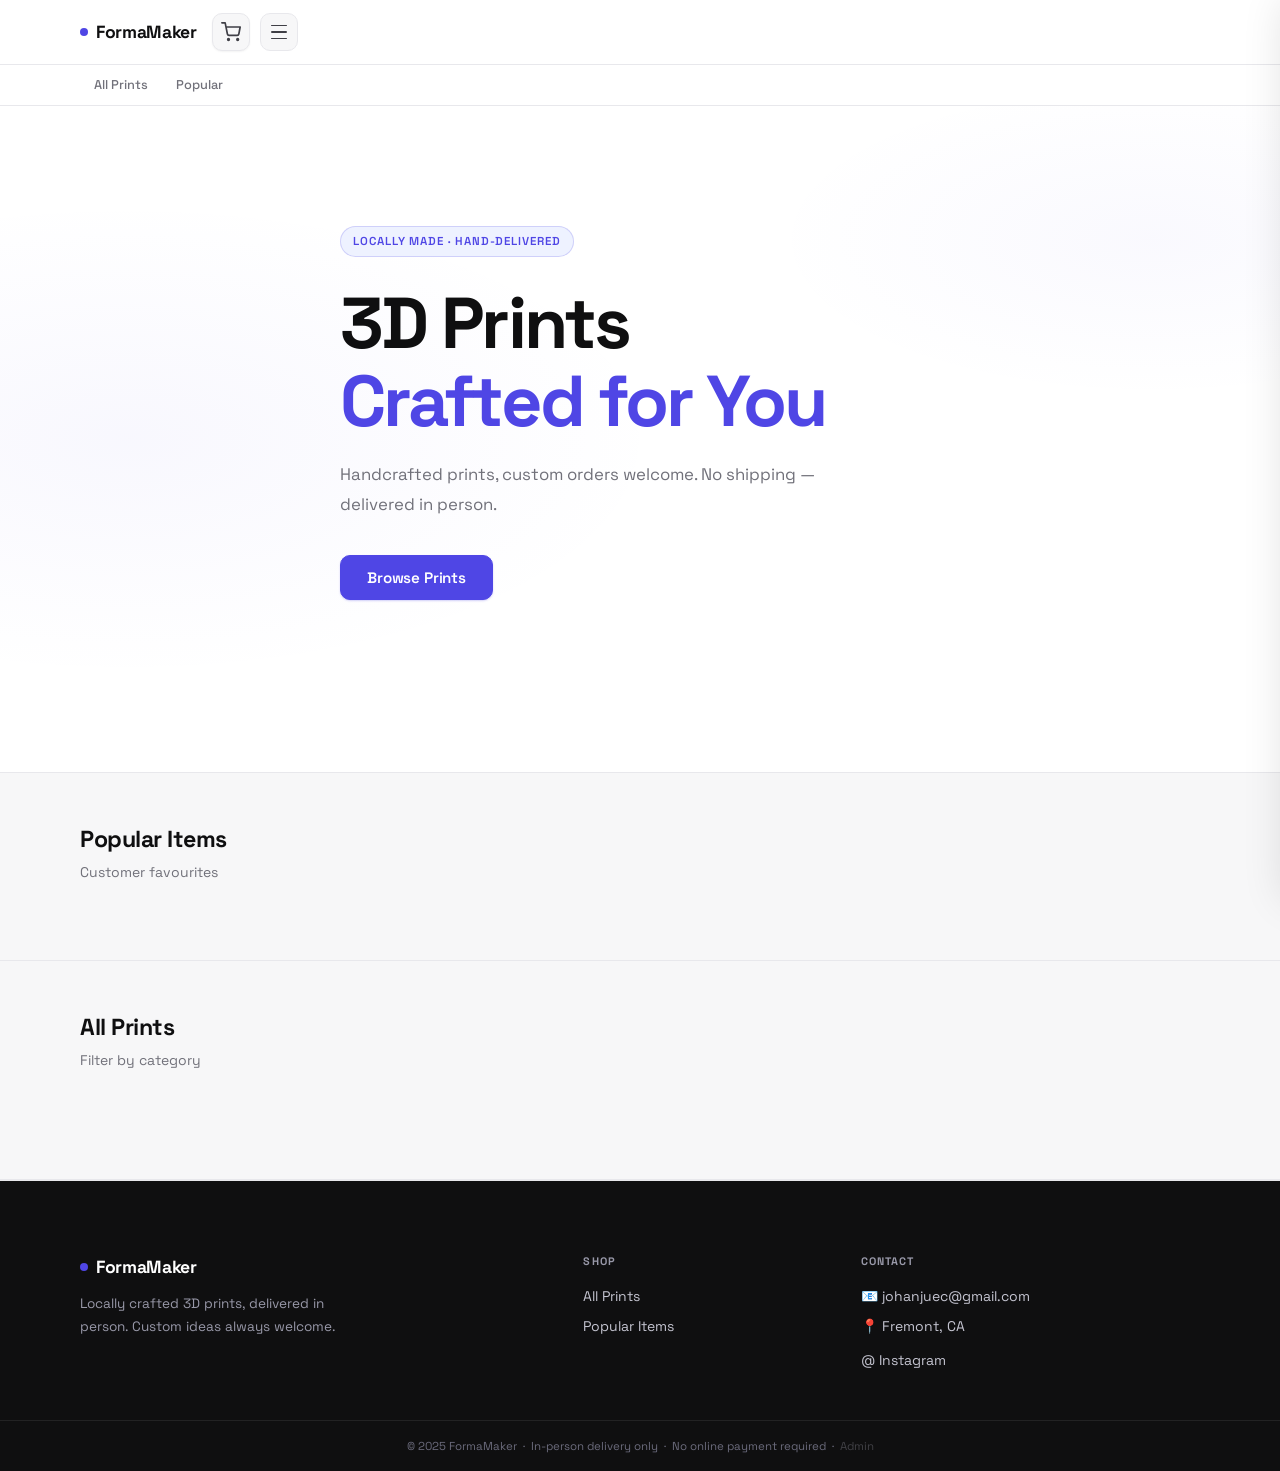
==== index.html @ 9fc036a1 "Remove search functionality from storefront - Removed search input from header - Removed search stat" ====
<!DOCTYPE html>
<html lang="en">
<head>
  <meta charset="UTF-8">
  <meta name="viewport" content="width=device-width, initial-scale=1.0">
  <title>FormaMaker — Custom 3D Prints</title>
  <meta name="description" content="Locally made 3D prints — collectibles, keychains, home items and more. Custom orders welcome. In-person delivery.">

  <meta property="og:title"       content="FormaMaker — Custom 3D Prints">
  <meta property="og:description" content="Handcrafted 3D prints, delivered in person. Custom ideas always welcome.">
  <meta property="og:type"        content="website">

  <link rel="icon" type="image/png" href="assets/icon/FormaMaker-icon.png">

  <link rel="preconnect" href="https://fonts.googleapis.com">
  <link rel="preconnect" href="https://fonts.gstatic.com" crossorigin>
  <link href="https://fonts.googleapis.com/css2?family=Space+Grotesk:wght@400;500;600;700&display=swap" rel="stylesheet">

  <link rel="stylesheet" href="style.css">
</head>
<body>

<!-- ═══ HEADER ══════════════════════════════════════════════════════════════ -->
<header class="site-header">
  <div class="header-inner container">

    <a href="#" class="logo" aria-label="FormaMaker home">
      <span class="logo-mark" aria-hidden="true"></span>
      <span class="logo-text">FormaMaker</span>
    </a>

    <div class="header-right">
      <button id="cart-btn" class="cart-btn" aria-label="Open cart (0 items)">
        <svg width="20" height="20" viewBox="0 0 24 24" fill="none" stroke="currentColor" stroke-width="2" stroke-linecap="round" stroke-linejoin="round" aria-hidden="true"><circle cx="9" cy="21" r="1"/><circle cx="20" cy="21" r="1"/><path d="M1 1h4l2.68 13.39a2 2 0 0 0 2 1.61h9.72a2 2 0 0 0 2-1.61L23 6H6"/></svg>
        <span id="cart-count" class="cart-count" aria-live="polite"></span>
      </button>
      <button id="hamburger-btn" class="hamburger-btn mobile-only" aria-label="Open menu" aria-expanded="false" aria-controls="mobile-menu">
        <span></span><span></span><span></span>
      </button>
    </div>

  </div>

  <nav id="mobile-menu" class="mobile-menu" aria-label="Site navigation">
    <a href="#products-section">Shop All Prints</a>
    <a href="#footer">Contact</a>
  </nav>
</header>

<!-- Category sub-nav -->
<nav class="cat-nav" aria-label="Category navigation">
  <div class="cat-nav-inner container">
    <a href="#products-section">All Prints</a>
    <a href="#featured-section">Popular</a>
  </div>
</nav>


<!-- ═══ HERO ════════════════════════════════════════════════════════════════ -->
<section class="hero" aria-label="Welcome">
  <div class="hero-inner container">
    <div class="hero-tag">Locally made · Hand-delivered</div>
    <h1 class="hero-title">3D Prints<br><span class="hero-accent">Crafted for You</span></h1>
    <p class="hero-sub">Handcrafted prints, custom orders welcome. No shipping — delivered in person.</p>
    <div class="hero-actions">
      <button id="hero-shop-btn" class="btn btn-primary btn-lg">Browse Prints</button>
    </div>
  </div>
</section>


<!-- ═══ FEATURED ════════════════════════════════════════════════════════════ -->
<section id="featured-section" class="section-products" aria-label="Popular items">
  <div class="container">
    <div class="section-head">
      <h2 class="section-title">Popular Items</h2>
      <p class="section-sub">Customer favourites</p>
    </div>
    <div id="featured-grid" class="product-grid"></div>
  </div>
</section>


<!-- ═══ ALL PRODUCTS ════════════════════════════════════════════════════════ -->
<section id="products-section" class="section-products" aria-label="All prints">
  <div class="container">
    <div class="section-head">
      <h2 class="section-title">All Prints</h2>
      <p class="section-sub">Filter by category</p>
    </div>

    <!-- ═══ CATEGORIES ══════════════════════════════════════════════════════ -->
    <div class="section-categories" aria-label="Browse by category">
      <div id="category-list" class="category-list" role="group" aria-label="Category filters"></div>
    </div>

    <div id="product-grid" class="product-grid"></div>
  </div>
</section>



<!-- ═══ FOOTER ══════════════════════════════════════════════════════════════ -->
<footer id="footer" class="site-footer" aria-label="Site footer">
  <div class="footer-inner container">

    <div class="footer-brand">
      <div class="logo">
        <span class="logo-mark" aria-hidden="true"></span>
        <span class="logo-text">FormaMaker</span>
      </div>
      <p>Locally crafted 3D prints, delivered in person. Custom ideas always welcome.</p>
    </div>

    <nav class="footer-links" aria-label="Shop links">
      <h4>Shop</h4>
      <a href="#products-section">All Prints</a>
      <a href="#featured-section">Popular Items</a>
    </nav>

    <div class="footer-contact">
      <h4>Contact</h4>
      <!-- Replace with your actual details -->
      <p>📧 johanjuec@gmail.com</p>
      <p>📍 Fremont, CA</p>
      <a href="#" class="footer-social">@ Instagram</a>
    </div>

  </div>
  <div class="footer-bottom">
    <p>© 2025 FormaMaker &nbsp;·&nbsp; In-person delivery only &nbsp;·&nbsp; No online payment required &nbsp;·&nbsp; <a href="admin.html" style="color:var(--text-muted);opacity:.5;">Admin</a></p>
  </div>
</footer>


<!-- ═══ CART DRAWER ══════════════════════════════════════════════════════════ -->
<div id="cart-overlay" class="cart-overlay" aria-hidden="true"></div>

<aside id="cart-drawer" class="cart-drawer" aria-label="Cart and order form" aria-modal="true" role="dialog">

  <div class="cart-header">
    <h2>Your Order</h2>
    <button id="cart-close-btn" class="cart-close-btn" aria-label="Close cart">
      <svg width="16" height="16" viewBox="0 0 24 24" fill="none" stroke="currentColor" stroke-width="2.5" stroke-linecap="round"><line x1="18" y1="6" x2="6" y2="18"/><line x1="6" y1="6" x2="18" y2="18"/></svg>
    </button>
  </div>

  <div class="cart-body">

    <div id="cart-empty" class="cart-empty" style="display:flex;">
      <div class="cart-empty-icon" aria-hidden="true">○</div>
      <p>Your cart is empty.</p>
      <p>Add some prints to get started.</p>
    </div>

    <div id="cart-items" class="cart-items" aria-live="polite"></div>

    <div class="cart-subtotal-row" aria-live="polite">
      <span>Subtotal</span>
      <span id="cart-subtotal" class="cart-subtotal-amount">$0.00</span>
    </div>

    <div id="cart-form-section" class="cart-form-section" style="display:none;">

      <div class="cart-notice" role="note">
        <strong>Order request only.</strong> The owner will review and contact you to confirm. No payment needed now.
      </div>

      <form id="order-form" class="order-form" novalidate aria-label="Order request form">

        <div class="form-group">
          <label for="field-name">Your Name <span class="required" aria-hidden="true">*</span></label>
          <input type="text" id="field-name" name="customerName" placeholder="e.g. Jane Smith" autocomplete="name" required>
        </div>

        <div class="form-group">
          <label for="field-product">Product Details <span class="required" aria-hidden="true">*</span></label>
          <textarea id="field-product" name="productDetails" rows="4" placeholder="Colour, size, custom text, variations — any specifics about what you'd like…" required></textarea>
        </div>

        <div class="form-group">
          <label for="field-delivery">Delivery Details <span class="required" aria-hidden="true">*</span></label>
          <textarea id="field-delivery" name="deliveryDetails" rows="3" placeholder="Where and when would you like to meet? Your area, preferred times…" required></textarea>
        </div>

        <button type="submit" id="submit-order-btn" class="btn btn-primary btn-full btn-lg">
          Send Order Request
        </button>

        <p class="form-disclaimer">We'll contact you to confirm and arrange in-person delivery. No payment needed now.</p>

      </form>

      <div id="order-success" class="order-success" style="display:none;" role="alert">
        <div class="success-icon" aria-hidden="true">✓</div>
        <h3>Request Sent!</h3>
        <p>Your order request has been received. We'll be in touch to confirm and arrange delivery.</p>
        <p><strong>No payment needed right now.</strong></p>
        <button id="new-order-btn" class="btn btn-ghost btn-full">Browse More Prints</button>
      </div>

    </div>
  </div>
</aside>


<!-- ═══ TOAST ════════════════════════════════════════════════════════════════ -->
<div id="toast" class="toast" role="status" aria-live="polite"></div>


<!-- ═══ LIGHTBOX ═════════════════════════════════════════════════════════════ -->
<div id="lightbox-overlay" class="lightbox-overlay" aria-hidden="true" role="dialog" aria-modal="true" aria-label="Product image">
  <button id="lightbox-close" class="lightbox-close" aria-label="Close">
    <svg width="18" height="18" viewBox="0 0 24 24" fill="none" stroke="currentColor" stroke-width="2.5" stroke-linecap="round"><line x1="18" y1="6" x2="6" y2="18"/><line x1="6" y1="6" x2="18" y2="18"/></svg>
  </button>
  <div class="lightbox-inner" id="lightbox-inner">
    <div class="lightbox-img-wrap">
      <button class="lightbox-nav lightbox-prev" id="lightbox-prev" aria-label="Previous image">&#8249;</button>
      <img id="lightbox-img" src="" alt="" class="lightbox-img">
      <button class="lightbox-nav lightbox-next" id="lightbox-next" aria-label="Next image">&#8250;</button>
      <div class="lightbox-dots" id="lightbox-dots"></div>
    </div>
    <div class="lightbox-info">
      <p class="lightbox-cat" id="lightbox-cat"></p>
      <h2 class="lightbox-name" id="lightbox-name"></h2>
      <div class="lightbox-rating" id="lightbox-rating" aria-hidden="true"></div>
      <p class="lightbox-desc" id="lightbox-desc"></p>
      <div class="lightbox-footer">
        <div class="lightbox-price-group">
          <span class="lightbox-price" id="lightbox-price"></span>
          <span class="lightbox-old-price" id="lightbox-old-price"></span>
        </div>
        <button class="btn btn-primary" id="lightbox-add-btn">Add to Cart</button>
      </div>
    </div>
  </div>
</div>


<script type="module" src="app.js"></script>
</body>
</html>
---- style.css ----
/* ─────────────────────────────────────────────────────────────────────────────
   style.css — FormaMaker · Light / New-Gen aesthetic
   Clean whites, soft shadows, indigo accent. Space Grotesk font.
───────────────────────────────────────────────────────────────────────────── */


/* ═══ 1. VARIABLES & RESET ══════════════════════════════════════════════════ */

:root {
  /* Backgrounds */
  --bg:              #FFFFFF;
  --bg-alt:          #F7F7F8;
  --bg-subtle:       #F1F1F3;

  /* Surfaces / borders */
  --surface:         #FFFFFF;
  --surface-2:       #F7F7F8;
  --border:          #E8E8EC;
  --border-mid:      #D4D4DC;

  /* Accent — indigo */
  --accent:          #4F46E5;
  --accent-hover:    #4338CA;
  --accent-light:    #EEF2FF;
  --accent-glow:     0 0 0 3px rgba(79, 70, 229, 0.15);

  /* Text */
  --text:            #0F0F10;
  --text-mid:        #3F3F46;
  --text-muted:      #71717A;

  /* Semantic */
  --error:           #DC2626;
  --error-bg:        #FEF2F2;
  --success-bg:      #F0FDF4;
  --success-border:  #BBF7D0;
  --star:            #F59E0B;

  /* Layout */
  --container-width: 1200px;
  --container-pad:   clamp(16px, 4vw, 40px);

  /* Radii */
  --radius-sm:  6px;
  --radius-md:  10px;
  --radius-lg:  16px;
  --radius-xl:  24px;

  /* Shadows */
  --shadow-xs:    0 1px 2px rgba(0,0,0,.05);
  --shadow-sm:    0 1px 3px rgba(0,0,0,.07), 0 2px 8px rgba(0,0,0,.05);
  --shadow-md:    0 4px 16px rgba(0,0,0,.08), 0 1px 4px rgba(0,0,0,.04);
  --shadow-lg:    0 8px 32px rgba(0,0,0,.1),  0 2px 8px rgba(0,0,0,.06);
  --shadow-drawer:  4px 0 40px rgba(0,0,0,.12);

  /* Motion */
  --transition: .15s ease;
}

*, *::before, *::after { box-sizing: border-box; margin: 0; padding: 0; }
html { scroll-behavior: smooth; }

body {
  font-family: "Space Grotesk", system-ui, -apple-system, sans-serif;
  background: var(--bg);
  color: var(--text);
  line-height: 1.6;
  -webkit-font-smoothing: antialiased;
}

img { display: block; max-width: 100%; }
a { color: inherit; text-decoration: none; }
a:hover { text-decoration: underline; }
ul { list-style: none; }
button { font-family: inherit; cursor: pointer; border: none; background: none; }
input, textarea, select { font-family: inherit; font-size: 1rem; }
.no-scroll { overflow: hidden; }


/* ═══ 2. UTILITIES ══════════════════════════════════════════════════════════ */

.container {
  width: 100%;
  max-width: var(--container-width);
  margin-inline: auto;
  padding-inline: var(--container-pad);
}

.sr-only {
  position: absolute; width: 1px; height: 1px;
  padding: 0; margin: -1px; overflow: hidden;
  clip: rect(0,0,0,0); white-space: nowrap; border: 0;
}

.section-title {
  font-size: clamp(1.2rem, 2vw, 1.45rem);
  font-weight: 700;
  letter-spacing: -.02em;
  color: var(--text);
}

.section-sub {
  color: var(--text-muted);
  font-size: .875rem;
  margin-top: 3px;
}

.section-head { margin-bottom: 28px; }

.desktop-only { display: inline-flex; }
.mobile-only  { display: none; }

@media (max-width: 680px) {
  .desktop-only { display: none; }
  .mobile-only  { display: flex; }
}


/* ═══ 3. BUTTONS ════════════════════════════════════════════════════════════ */

.btn {
  display: inline-flex;
  align-items: center;
  justify-content: center;
  gap: 6px;
  padding: 9px 20px;
  border-radius: var(--radius-md);
  font-size: .875rem;
  font-weight: 600;
  letter-spacing: -.01em;
  transition: background var(--transition), border-color var(--transition),
              box-shadow var(--transition), transform var(--transition),
              color var(--transition);
  cursor: pointer;
  border: 1.5px solid transparent;
  white-space: nowrap;
}

.btn:active { transform: translateY(1px); }

.btn-primary {
  background: var(--accent);
  color: #fff;
  border-color: var(--accent);
  box-shadow: 0 1px 2px rgba(79,70,229,.25), 0 0 0 0 rgba(79,70,229,0);
}
.btn-primary:hover {
  background: var(--accent-hover);
  border-color: var(--accent-hover);
  box-shadow: 0 4px 12px rgba(79,70,229,.3);
}
.btn-primary:disabled { opacity: .5; cursor: not-allowed; transform: none; box-shadow: none; }

.btn-ghost {
  background: var(--bg);
  color: var(--text-mid);
  border-color: var(--border-mid);
  box-shadow: var(--shadow-xs);
}
.btn-ghost:hover {
  background: var(--bg-alt);
  border-color: var(--border-mid);
  color: var(--text);
  text-decoration: none;
}

.btn-sm  { padding: 6px 14px; font-size: .8rem; }
.btn-lg  { padding: 12px 26px; font-size: .95rem; }
.btn-full { width: 100%; }


/* ═══ 4. HEADER ═════════════════════════════════════════════════════════════ */

.site-header {
  position: sticky;
  top: 0;
  z-index: 200;
  background: rgba(255,255,255,0.88);
  backdrop-filter: blur(16px);
  -webkit-backdrop-filter: blur(16px);
  border-bottom: 1px solid var(--border);
}

.header-inner {
  display: grid;
  grid-template-columns: auto 1fr auto;
  align-items: center;
  gap: 16px;
  padding-block: 13px;
}

/* Logo */
.logo {
  display: flex;
  align-items: center;
  gap: 8px;
  text-decoration: none;
  flex-shrink: 0;
}
.logo-mark {
  display: block;
  width: 8px;
  height: 8px;
  border-radius: 50%;
  background: var(--accent);
  flex-shrink: 0;
}
.logo-text {
  font-size: 1.1rem;
  font-weight: 700;
  color: var(--text);
  letter-spacing: -.02em;
}
.logo:hover { text-decoration: none; }

/* Search */
.search-wrap {
  position: relative;
  max-width: 480px;
  width: 100%;
  justify-self: center;
}
.search-input {
  width: 100%;
  padding: 8px 16px;
  background: var(--bg-alt);
  border: 1.5px solid var(--border);
  border-radius: var(--radius-md);
  color: var(--text);
  font-size: .875rem;
  outline: none;
  transition: border-color var(--transition), box-shadow var(--transition),
              background var(--transition);
}
.search-input::placeholder { color: var(--text-muted); }
.search-input:focus {
  background: var(--bg);
  border-color: var(--accent);
  box-shadow: var(--accent-glow);
}

/* Header right */
.header-right { display: flex; align-items: center; gap: 10px; flex-shrink: 0; }

.nav-link {
  font-size: .85rem;
  font-weight: 600;
  color: var(--text-muted);
  padding: 5px 10px;
  border-radius: var(--radius-sm);
  transition: color var(--transition), background var(--transition);
}
.nav-link:hover { color: var(--text); background: var(--bg-alt); text-decoration: none; }

/* Cart button */
.cart-btn {
  position: relative;
  display: flex;
  align-items: center;
  justify-content: center;
  width: 38px;
  height: 38px;
  border-radius: var(--radius-md);
  background: var(--bg-alt);
  border: 1.5px solid var(--border);
  color: var(--text-mid);
  box-shadow: var(--shadow-xs);
  transition: background var(--transition), border-color var(--transition),
              color var(--transition), box-shadow var(--transition);
}
.cart-btn:hover {
  background: var(--accent-light);
  border-color: var(--accent);
  color: var(--accent);
  box-shadow: var(--accent-glow);
}

.cart-count {
  position: absolute;
  top: -6px; right: -6px;
  min-width: 17px; height: 17px;
  padding: 0 4px;
  background: var(--accent);
  color: #fff;
  font-size: .65rem;
  font-weight: 700;
  border-radius: 999px;
  display: none;
  align-items: center;
  justify-content: center;
  line-height: 1;
  box-shadow: 0 0 0 2px var(--bg);
}
.cart-count.visible { display: flex; }

/* Hamburger */
.hamburger-btn {
  width: 38px; height: 38px;
  display: flex; flex-direction: column;
  align-items: center; justify-content: center;
  gap: 5px;
  border-radius: var(--radius-md);
  background: var(--bg-alt);
  border: 1.5px solid var(--border);
}
.hamburger-btn span {
  display: block; width: 16px; height: 1.5px;
  background: var(--text-mid); border-radius: 2px;
}

/* Mobile menu */
.mobile-menu {
  display: none; flex-direction: column;
  background: var(--bg);
  border-top: 1px solid var(--border);
  padding: 6px 0 10px;
}
.mobile-menu.open { display: flex; }
.mobile-menu a {
  padding: 10px var(--container-pad);
  font-size: .9rem; font-weight: 500;
  color: var(--text-mid);
  transition: color var(--transition), background var(--transition);
}
.mobile-menu a:hover { color: var(--accent); background: var(--accent-light); text-decoration: none; }

@media (max-width: 680px) {
  .header-inner { gap: 10px; padding-block: 11px; }
}

/* Category sub-nav */
.cat-nav {
  background: var(--bg);
  border-bottom: 1px solid var(--border);
  overflow-x: auto; scrollbar-width: none;
}
.cat-nav::-webkit-scrollbar { display: none; }
.cat-nav-inner {
  display: flex; align-items: center;
  padding-block: 4px;
}
.cat-nav a {
  font-size: .8rem; font-weight: 500;
  color: var(--text-muted);
  padding: 6px 14px;
  white-space: nowrap;
  border-radius: var(--radius-sm);
  transition: color var(--transition), background var(--transition);
}
.cat-nav a:hover { color: var(--text); background: var(--bg-alt); text-decoration: none; }


/* ═══ 5. HERO ════════════════════════════════════════════════════════════════ */

.hero {
  padding-block: clamp(64px, 10vw, 120px);
  border-bottom: 1px solid var(--border);
  background:
    radial-gradient(ellipse 70% 60% at 10% 50%, rgba(79,70,229,.04) 0%, transparent 60%),
    radial-gradient(ellipse 50% 40% at 90% 20%, rgba(79,70,229,.03) 0%, transparent 60%),
    var(--bg);
}

.hero-inner { max-width: 680px; }

.hero-tag {
  display: inline-flex;
  align-items: center;
  gap: 6px;
  font-size: .72rem;
  font-weight: 600;
  letter-spacing: .08em;
  text-transform: uppercase;
  color: var(--accent);
  background: var(--accent-light);
  border: 1px solid rgba(79,70,229,.2);
  padding: 5px 12px;
  border-radius: 999px;
  margin-bottom: 28px;
}

.hero-title {
  font-size: clamp(2.6rem, 7vw, 4.5rem);
  font-weight: 700;
  line-height: 1.08;
  letter-spacing: -.04em;
  color: var(--text);
  margin-bottom: 20px;
}

.hero-accent { color: var(--accent); }

.hero-sub {
  font-size: clamp(.95rem, 1.5vw, 1.05rem);
  color: var(--text-muted);
  max-width: 500px;
  margin-bottom: 36px;
  line-height: 1.75;
  font-weight: 400;
}

.hero-actions { display: flex; flex-wrap: wrap; gap: 10px; margin-bottom: 52px; }

.hero-stats {
  display: flex; align-items: center;
  gap: 24px; flex-wrap: wrap;
  padding-top: 24px;
  border-top: 1px solid var(--border);
}

.stat { display: flex; flex-direction: column; gap: 2px; }
.stat-num   { font-size: .9rem; font-weight: 700; color: var(--text); letter-spacing: -.01em; }
.stat-label { font-size: .7rem; color: var(--text-muted); text-transform: uppercase; letter-spacing: .05em; }

.stat-divider { width: 1px; height: 28px; background: var(--border); }


/* ═══ 6. CATEGORIES ══════════════════════════════════════════════════════════ */

.section-categories {
  margin-bottom: 32px;
}

.category-list { display: flex; flex-wrap: wrap; gap: 6px; }

.category-chip {
  padding: 6px 14px;
  border-radius: 999px;
  border: 1.5px solid var(--border);
  background: var(--bg);
  font-size: .8rem;
  font-weight: 600;
  color: var(--text-muted);
  cursor: pointer;
  letter-spacing: .01em;
  box-shadow: var(--shadow-xs);
  transition: background var(--transition), border-color var(--transition),
              color var(--transition), box-shadow var(--transition);
  white-space: nowrap;
}
.category-chip:hover {
  border-color: var(--accent);
  color: var(--accent);
  background: var(--accent-light);
  box-shadow: none;
}
.category-chip.active {
  background: var(--accent);
  border-color: var(--accent);
  color: #fff;
  box-shadow: 0 2px 8px rgba(79,70,229,.3);
}

@media (max-width: 480px) {
  .category-list {
    flex-wrap: nowrap; overflow-x: auto;
    padding-bottom: 8px; scrollbar-width: none;
  }
  .category-list::-webkit-scrollbar { display: none; }
}


/* ═══ 7. PRODUCT GRID & CARDS ════════════════════════════════════════════════ */

.section-products {
  padding-block: 48px;
  background: var(--bg-alt);
  border-bottom: 1px solid var(--border);
}

.product-grid {
  display: grid;
  grid-template-columns: repeat(auto-fill, minmax(210px, 1fr));
  gap: 16px;
}

/* Card */
.product-card {
  background: var(--bg);
  display: flex;
  flex-direction: column;
  border-radius: var(--radius-lg);
  border: 1.5px solid var(--border);
  box-shadow: var(--shadow-sm);
  overflow: hidden;
  transition: box-shadow var(--transition), border-color var(--transition),
              transform var(--transition);
}
.product-card:hover {
  box-shadow: var(--shadow-md);
  border-color: var(--border-mid);
  transform: translateY(-2px);
}

/* Image */
.product-img-wrap {
  position: relative;
  width: 100%;
  aspect-ratio: 1;
  background: var(--bg-subtle);
  overflow: hidden;
}

.product-img-count {
  position: absolute; top: 8px; right: 8px;
  background: rgba(0,0,0,.55); color: #fff;
  font-size: .65rem; font-weight: 700;
  padding: 2px 7px; border-radius: 999px;
  z-index: 1; pointer-events: none;
  backdrop-filter: blur(4px);
}
.product-img-count::before { content: "⊞ "; font-size: .6rem; }
.product-img {
  width: 100%; height: 100%;
  object-fit: cover;
  transition: transform .4s ease;
}
.product-card:hover .product-img { transform: scale(1.05); }

/* Body */
.product-body {
  padding: 14px 16px 18px;
  display: flex; flex-direction: column; flex: 1;
}

.product-name {
  font-size: .875rem;
  font-weight: 600;
  line-height: 1.35;
  color: var(--text);
  margin-bottom: 4px;
  display: -webkit-box;
  -webkit-line-clamp: 2;
  -webkit-box-orient: vertical;
  overflow: hidden;
}

.product-cat {
  font-size: .7rem;
  color: var(--text-muted);
  letter-spacing: .05em;
  text-transform: uppercase;
  font-weight: 500;
  margin-bottom: 10px;
}

/* Rating */
.product-rating { display: flex; align-items: center; gap: 4px; margin-bottom: 14px; }
.stars { display: flex; gap: 1px; }
.star { font-size: .78rem; color: var(--border-mid); }
.star.filled { color: var(--star); }
.review-count { font-size: .7rem; color: var(--text-muted); }

/* Price + CTA */
.product-footer {
  display: flex; align-items: center;
  justify-content: space-between; gap: 8px;
  flex-wrap: wrap; margin-top: auto;
}
.price-group { display: flex; align-items: baseline; gap: 5px; }
.price { font-size: .95rem; font-weight: 700; color: var(--text); }
.old-price { font-size: .75rem; color: var(--text-muted); text-decoration: line-through; }

/* No results */
.no-results {
  grid-column: 1 / -1; text-align: center;
  padding: 60px 24px; color: var(--text-muted);
}
.no-results-icon { font-size: 1.8rem; margin-bottom: 12px; color: var(--border-mid); }
.no-results p { margin-bottom: 16px; }


/* ═══ 8. CUSTOM ORDER CTA ════════════════════════════════════════════════════ */

.section-cta {
  padding-block: clamp(56px, 8vw, 96px);
  background: var(--bg);
  border-bottom: 1px solid var(--border);
}

.cta-inner {
  display: grid;
  grid-template-columns: 1fr 1fr;
  gap: clamp(32px, 5vw, 80px);
  align-items: center;
}

.cta-tag {
  display: inline-block;
  font-size: .7rem; font-weight: 700;
  letter-spacing: .1em; text-transform: uppercase;
  color: var(--accent); margin-bottom: 14px;
}

.cta-text h2 {
  font-size: clamp(1.7rem, 3vw, 2.6rem);
  font-weight: 700; letter-spacing: -.03em;
  color: var(--text); margin-bottom: 14px;
  line-height: 1.15;
}

.cta-text p {
  color: var(--text-muted); font-size: .9rem;
  line-height: 1.75; margin-bottom: 24px; max-width: 440px;
}

.cta-list { list-style: none; margin-bottom: 32px; display: flex; flex-direction: column; gap: 10px; }
.cta-list li {
  display: flex; align-items: center; gap: 10px;
  font-size: .875rem; color: var(--text-mid);
}
.cta-icon { color: var(--accent); font-size: .55rem; flex-shrink: 0; }

.cta-box {
  background: var(--bg-alt);
  border: 1.5px solid var(--border);
  border-radius: var(--radius-xl);
  padding: 48px 36px;
  text-align: center;
  display: flex; flex-direction: column;
  align-items: center; gap: 18px;
  box-shadow: var(--shadow-sm);
}
.cta-box-icon { font-size: 2.2rem; color: var(--accent); }
.cta-box p { font-size: .85rem; color: var(--text-muted); line-height: 1.65; max-width: 220px; }

@media (max-width: 680px) {
  .cta-inner { grid-template-columns: 1fr; }
  .cta-visual { display: none; }
}


/* ═══ 9. FOOTER ══════════════════════════════════════════════════════════════ */

.site-footer {
  background: var(--text);
  border-top: 1px solid var(--border);
  padding-top: clamp(40px, 6vw, 72px);
}

.footer-inner {
  display: grid;
  grid-template-columns: 2fr 1fr 1.5fr;
  gap: clamp(24px, 4vw, 56px);
  padding-bottom: 48px;
}

.footer-brand .logo-text { color: #fff; }
.footer-brand .logo-mark { background: var(--accent); }
.footer-brand p {
  margin-top: 12px; font-size: .85rem;
  color: #9898A8; max-width: 260px; line-height: 1.65;
}

.footer-links, .footer-contact { display: flex; flex-direction: column; gap: 8px; }
.footer-links h4, .footer-contact h4 {
  font-size: .68rem; font-weight: 700;
  letter-spacing: .1em; text-transform: uppercase;
  color: #9898A8; margin-bottom: 6px;
}
.footer-links a { font-size: .875rem; color: #C4C4D0; transition: color var(--transition); }
.footer-links a:hover { color: #fff; text-decoration: none; }
.footer-contact p { font-size: .875rem; color: #C4C4D0; }
.footer-social {
  display: inline-block; margin-top: 4px;
  font-size: .875rem; color: #C4C4D0;
  transition: color var(--transition);
}
.footer-social:hover { color: #fff; text-decoration: none; }

.footer-bottom {
  border-top: 1px solid rgba(255,255,255,.08);
  padding: 16px var(--container-pad);
  text-align: center; font-size: .72rem; color: #6B6B7C;
}

@media (max-width: 800px) { .footer-inner { grid-template-columns: 1fr 1fr; } }
@media (max-width: 480px) { .footer-inner { grid-template-columns: 1fr; } }


/* ═══ 10. CART DRAWER & OVERLAY ══════════════════════════════════════════════ */

.cart-overlay {
  position: fixed; inset: 0;
  background: rgba(15,15,16,.4);
  z-index: 300; opacity: 0; pointer-events: none;
  transition: opacity .25s ease;
  backdrop-filter: blur(2px);
}
.cart-overlay.visible { opacity: 1; pointer-events: all; }

.cart-drawer {
  position: fixed; top: 0; right: 0;
  height: 100dvh;
  width: min(420px, 100vw);
  background: var(--bg);
  border-left: 1.5px solid var(--border);
  z-index: 400;
  box-shadow: var(--shadow-drawer);
  transform: translateX(100%);
  transition: transform .3s cubic-bezier(.4,0,.2,1);
  display: flex; flex-direction: column; overflow: hidden;
}
.cart-drawer.open { transform: translateX(0); }

.cart-header {
  display: flex; align-items: center; justify-content: space-between;
  padding: 18px 20px;
  border-bottom: 1.5px solid var(--border);
  flex-shrink: 0; background: var(--bg);
}
.cart-header h2 { font-size: .95rem; font-weight: 700; letter-spacing: -.01em; }

.cart-close-btn {
  width: 30px; height: 30px;
  border-radius: var(--radius-sm);
  background: var(--bg-alt);
  border: 1.5px solid var(--border);
  display: flex; align-items: center; justify-content: center;
  color: var(--text-muted);
  transition: background var(--transition), color var(--transition);
}
.cart-close-btn:hover { background: var(--bg-subtle); color: var(--text); }

.cart-body {
  flex: 1; overflow-y: auto;
  padding: 0 20px 20px;
  overscroll-behavior: contain;
}

/* Empty */
.cart-empty {
  flex-direction: column; align-items: center; justify-content: center;
  gap: 8px; padding: 56px 24px; text-align: center; color: var(--text-muted);
}
.cart-empty-icon { font-size: 2.2rem; margin-bottom: 8px; color: var(--border-mid); }
.cart-empty p:first-of-type { font-size: .9rem; font-weight: 600; color: var(--text-mid); }
.cart-empty p:last-of-type  { font-size: .8rem; }

/* Cart items */
.cart-items { display: flex; flex-direction: column; padding-top: 12px; }

.cart-item {
  display: grid; grid-template-columns: 64px 1fr auto;
  gap: 12px; align-items: start;
  padding-block: 14px; border-bottom: 1px solid var(--border);
}
.cart-item:last-child { border-bottom: none; }

.cart-item-img {
  width: 64px; height: 64px; object-fit: cover;
  border-radius: var(--radius-md);
  background: var(--bg-subtle); flex-shrink: 0;
  border: 1px solid var(--border);
}

.cart-item-info { display: flex; flex-direction: column; gap: 3px; }
.cart-item-name       { font-size: .85rem; font-weight: 600; line-height: 1.35; color: var(--text); }
.cart-item-unit-price { font-size: .72rem; color: var(--text-muted); }

.cart-qty-controls { display: flex; align-items: center; gap: 8px; margin-top: 8px; }

.qty-btn {
  width: 26px; height: 26px;
  border-radius: var(--radius-sm);
  background: var(--bg-alt); border: 1.5px solid var(--border);
  font-size: .9rem; font-weight: 600;
  display: flex; align-items: center; justify-content: center;
  color: var(--text-mid);
  transition: background var(--transition), border-color var(--transition);
  line-height: 1;
}
.qty-btn:hover { background: var(--bg-subtle); border-color: var(--border-mid); }
.qty-value { font-size: .85rem; font-weight: 700; min-width: 14px; text-align: center; }

.cart-item-right { display: flex; flex-direction: column; align-items: flex-end; gap: 10px; }
.cart-item-line-total { font-size: .9rem; font-weight: 700; color: var(--text); }

.remove-btn {
  width: 22px; height: 22px; border-radius: var(--radius-sm);
  font-size: .65rem; color: var(--text-muted);
  display: flex; align-items: center; justify-content: center;
  transition: background var(--transition), color var(--transition);
}
.remove-btn:hover { background: var(--error-bg); color: var(--error); }

/* Subtotal row */
.cart-subtotal-row {
  display: flex; justify-content: space-between; align-items: center;
  padding: 14px 0;
  border-top: 1.5px solid var(--border);
  font-size: .85rem; font-weight: 600; color: var(--text-muted);
}
.cart-subtotal-amount { font-size: 1.05rem; font-weight: 700; color: var(--text); }


/* ═══ 11. ORDER FORM ═════════════════════════════════════════════════════════ */

.cart-form-section {
  border-top: 1.5px solid var(--border);
  padding-top: 20px;
}

.cart-notice {
  background: var(--accent-light);
  border: 1.5px solid rgba(79,70,229,.18);
  border-radius: var(--radius-md);
  padding: 10px 14px;
  font-size: .78rem;
  color: var(--accent-hover);
  line-height: 1.55;
  margin-bottom: 20px;
}

.form-group { display: flex; flex-direction: column; gap: 5px; margin-bottom: 14px; }

.form-group label {
  font-size: .72rem; font-weight: 700;
  color: var(--text-muted);
  letter-spacing: .05em; text-transform: uppercase;
}

.required { color: var(--accent); }

.form-group input,
.form-group textarea {
  padding: 10px 13px;
  border: 1.5px solid var(--border);
  border-radius: var(--radius-md);
  font-size: .875rem;
  background: var(--bg);
  color: var(--text);
  transition: border-color var(--transition), box-shadow var(--transition);
  outline: none; resize: vertical;
  box-shadow: var(--shadow-xs);
}
.form-group input::placeholder,
.form-group textarea::placeholder { color: var(--text-muted); }
.form-group input:focus,
.form-group textarea:focus {
  border-color: var(--accent);
  box-shadow: var(--accent-glow);
}

.input-error { border-color: var(--error) !important; box-shadow: 0 0 0 3px rgba(220,38,38,.1) !important; }
.field-error-msg { font-size: .72rem; color: var(--error); font-weight: 600; }

.form-banner-error {
  background: var(--error-bg);
  color: var(--error);
  border: 1.5px solid rgba(220,38,38,.2);
  border-radius: var(--radius-md);
  padding: 10px 14px; font-size: .8rem; font-weight: 600; margin-bottom: 14px;
}

.form-disclaimer {
  font-size: .72rem; color: var(--text-muted);
  text-align: center; margin-top: 10px; line-height: 1.55;
}

/* Success */
.order-success {
  flex-direction: column; align-items: center;
  text-align: center; padding: 32px 20px; gap: 12px;
  background: var(--success-bg);
  border: 1.5px solid var(--success-border);
  border-radius: var(--radius-lg);
}
.success-icon {
  width: 48px; height: 48px; border-radius: 50%;
  background: #16A34A; color: #fff;
  font-size: 1.2rem; font-weight: 700;
  display: flex; align-items: center; justify-content: center;
  box-shadow: 0 4px 12px rgba(22,163,74,.25);
}
.order-success h3 { font-size: 1.05rem; font-weight: 700; color: var(--text); }
.order-success p   { font-size: .83rem; color: var(--text-muted); line-height: 1.6; }


/* ═══ 12. TOAST ══════════════════════════════════════════════════════════════ */

.toast {
  position: fixed; bottom: 24px; left: 50%;
  transform: translateX(-50%) translateY(80px);
  background: var(--text);
  color: #fff;
  padding: 10px 22px;
  border-radius: 999px;
  font-size: .8rem; font-weight: 600;
  box-shadow: var(--shadow-lg);
  z-index: 600;
  transition: transform .25s cubic-bezier(.4,0,.2,1), opacity .25s ease;
  opacity: 0; pointer-events: none;
  white-space: nowrap; max-width: calc(100vw - 32px);
}
.toast.show { transform: translateX(-50%) translateY(0); opacity: 1; }


/* ═══ 13. LIGHTBOX ══════════════════════════════════════════════════════════ */

.lightbox-overlay {
  position: fixed; inset: 0;
  background: rgba(0,0,0,.75);
  backdrop-filter: blur(6px);
  -webkit-backdrop-filter: blur(6px);
  z-index: 900;
  display: flex; align-items: center; justify-content: center;
  padding: clamp(12px, 3vw, 32px);
  opacity: 0; pointer-events: none;
  transition: opacity .2s ease;
}
.lightbox-overlay.open {
  opacity: 1; pointer-events: all;
}

.lightbox-close {
  position: absolute; top: 16px; right: 16px;
  width: 36px; height: 36px;
  border-radius: 50%;
  background: rgba(255,255,255,.1);
  border: 1px solid rgba(255,255,255,.2);
  color: #fff;
  display: flex; align-items: center; justify-content: center;
  cursor: pointer;
  transition: background var(--transition);
  z-index: 1;
}
.lightbox-close:hover { background: rgba(255,255,255,.2); }

.lightbox-inner {
  background: var(--surface);
  border-radius: var(--radius-xl);
  overflow: hidden;
  display: flex;
  max-width: 860px;
  width: 100%;
  max-height: 90vh;
  box-shadow: var(--shadow-lg);
  transform: scale(.96);
  transition: transform .2s ease;
}
.lightbox-overlay.open .lightbox-inner { transform: scale(1); }

.lightbox-img-wrap {
  position: relative;
  width: 50%;
  flex-shrink: 0;
  display: flex;
  align-items: stretch;
}

.lightbox-img {
  width: 100%;
  object-fit: cover;
  display: block;
}

/* Prev / Next nav buttons */
.lightbox-nav {
  position: absolute; top: 50%; transform: translateY(-50%);
  z-index: 2;
  width: 36px; height: 36px;
  border-radius: 50%;
  background: rgba(0,0,0,.45);
  color: #fff;
  font-size: 1.4rem; line-height: 1;
  display: flex; align-items: center; justify-content: center;
  cursor: pointer;
  border: none;
  transition: background .15s ease;
}
.lightbox-nav:hover { background: rgba(0,0,0,.7); }
.lightbox-prev { left: 8px; }
.lightbox-next { right: 8px; }

/* Dot indicators */
.lightbox-dots {
  position: absolute; bottom: 10px; left: 50%; transform: translateX(-50%);
  display: flex; gap: 5px; z-index: 2;
}
.lb-dot {
  width: 7px; height: 7px; border-radius: 50%;
  background: rgba(255,255,255,.45);
  cursor: pointer;
  transition: background .15s ease, transform .15s ease;
}
.lb-dot.active {
  background: #fff;
  transform: scale(1.25);
}

.lightbox-info {
  padding: clamp(20px, 4vw, 36px);
  display: flex; flex-direction: column;
  gap: 10px;
  overflow-y: auto;
}

.lightbox-cat {
  font-size: .72rem;
  font-weight: 600;
  letter-spacing: .08em;
  text-transform: uppercase;
  color: var(--accent);
}

.lightbox-name {
  font-size: clamp(1.15rem, 2.5vw, 1.45rem);
  font-weight: 700;
  letter-spacing: -.02em;
  line-height: 1.2;
  color: var(--text);
}

.lightbox-rating { display: flex; align-items: center; gap: 4px; }
.lightbox-rating .star { color: var(--border-mid); font-size: .9rem; }
.lightbox-rating .star.filled { color: var(--star); }
.lightbox-rating .review-count { font-size: .8rem; color: var(--text-muted); margin-left: 4px; }

.lightbox-desc {
  font-size: .9rem;
  color: var(--text-mid);
  line-height: 1.7;
  flex: 1;
}

.lightbox-footer {
  display: flex; align-items: center;
  justify-content: space-between;
  gap: 12px;
  padding-top: 12px;
  border-top: 1px solid var(--border);
  margin-top: auto;
}

.lightbox-price-group { display: flex; align-items: baseline; gap: 8px; }
.lightbox-price { font-size: 1.25rem; font-weight: 700; color: var(--text); letter-spacing: -.02em; }
.lightbox-old-price { font-size: .875rem; color: var(--text-muted); text-decoration: line-through; }

/* Mobile: stack vertically */
@media (max-width: 600px) {
  .lightbox-inner { flex-direction: column; max-height: 92vh; overflow-y: auto; }
  .lightbox-img-wrap { width: 100%; height: 240px; }
  .lightbox-img { height: 240px; }
}

/* Clickable product image */
.product-img-wrap { cursor: zoom-in; }


/* ═══ 14. MISC ═══════════════════════════════════════════════════════════════ */

[id] { scroll-margin-top: 80px; }
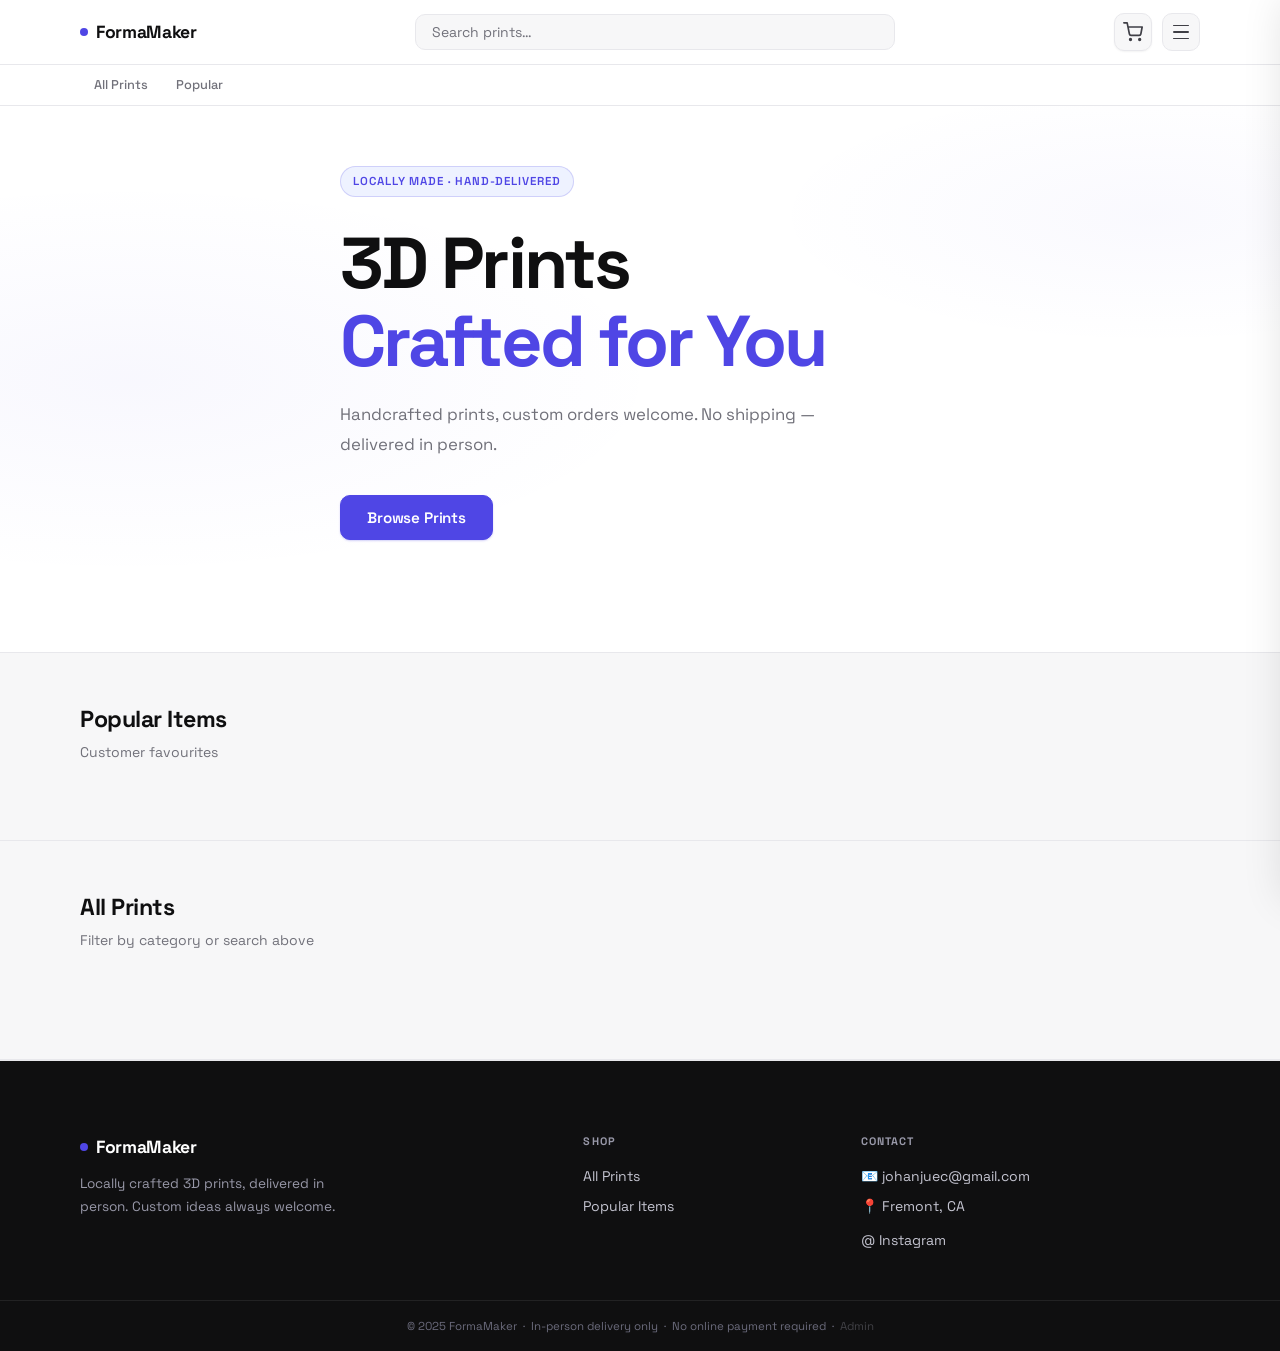
==== commit 93830a7d: "Revert "Remove search functionality from storefront" This reverts commit 9fc036a1836f4c308c8121c3192" ====
--- a/index.html
+++ b/index.html
@@ -28,6 +28,18 @@
       <span class="logo-mark" aria-hidden="true"></span>
       <span class="logo-text">FormaMaker</span>
     </a>
+
+    <div class="search-wrap" role="search">
+      <label for="search-input" class="sr-only">Search prints</label>
+      <input
+        type="search"
+        id="search-input"
+        class="search-input"
+        placeholder="Search prints…"
+        autocomplete="off"
+        spellcheck="false"
+      >
+    </div>
 
     <div class="header-right">
       <button id="cart-btn" class="cart-btn" aria-label="Open cart (0 items)">
@@ -86,7 +98,7 @@
   <div class="container">
     <div class="section-head">
       <h2 class="section-title">All Prints</h2>
-      <p class="section-sub">Filter by category</p>
+      <p class="section-sub">Filter by category or search above</p>
     </div>
 
     <!-- ═══ CATEGORIES ══════════════════════════════════════════════════════ -->
--- a/style.css
+++ b/style.css
@@ -353,7 +353,7 @@
 /* ═══ 5. HERO ════════════════════════════════════════════════════════════════ */
 
 .hero {
-  padding-block: clamp(64px, 10vw, 120px);
+  padding-block: clamp(32px, 5vw, 60px);
   border-bottom: 1px solid var(--border);
   background:
     radial-gradient(ellipse 70% 60% at 10% 50%, rgba(79,70,229,.04) 0%, transparent 60%),
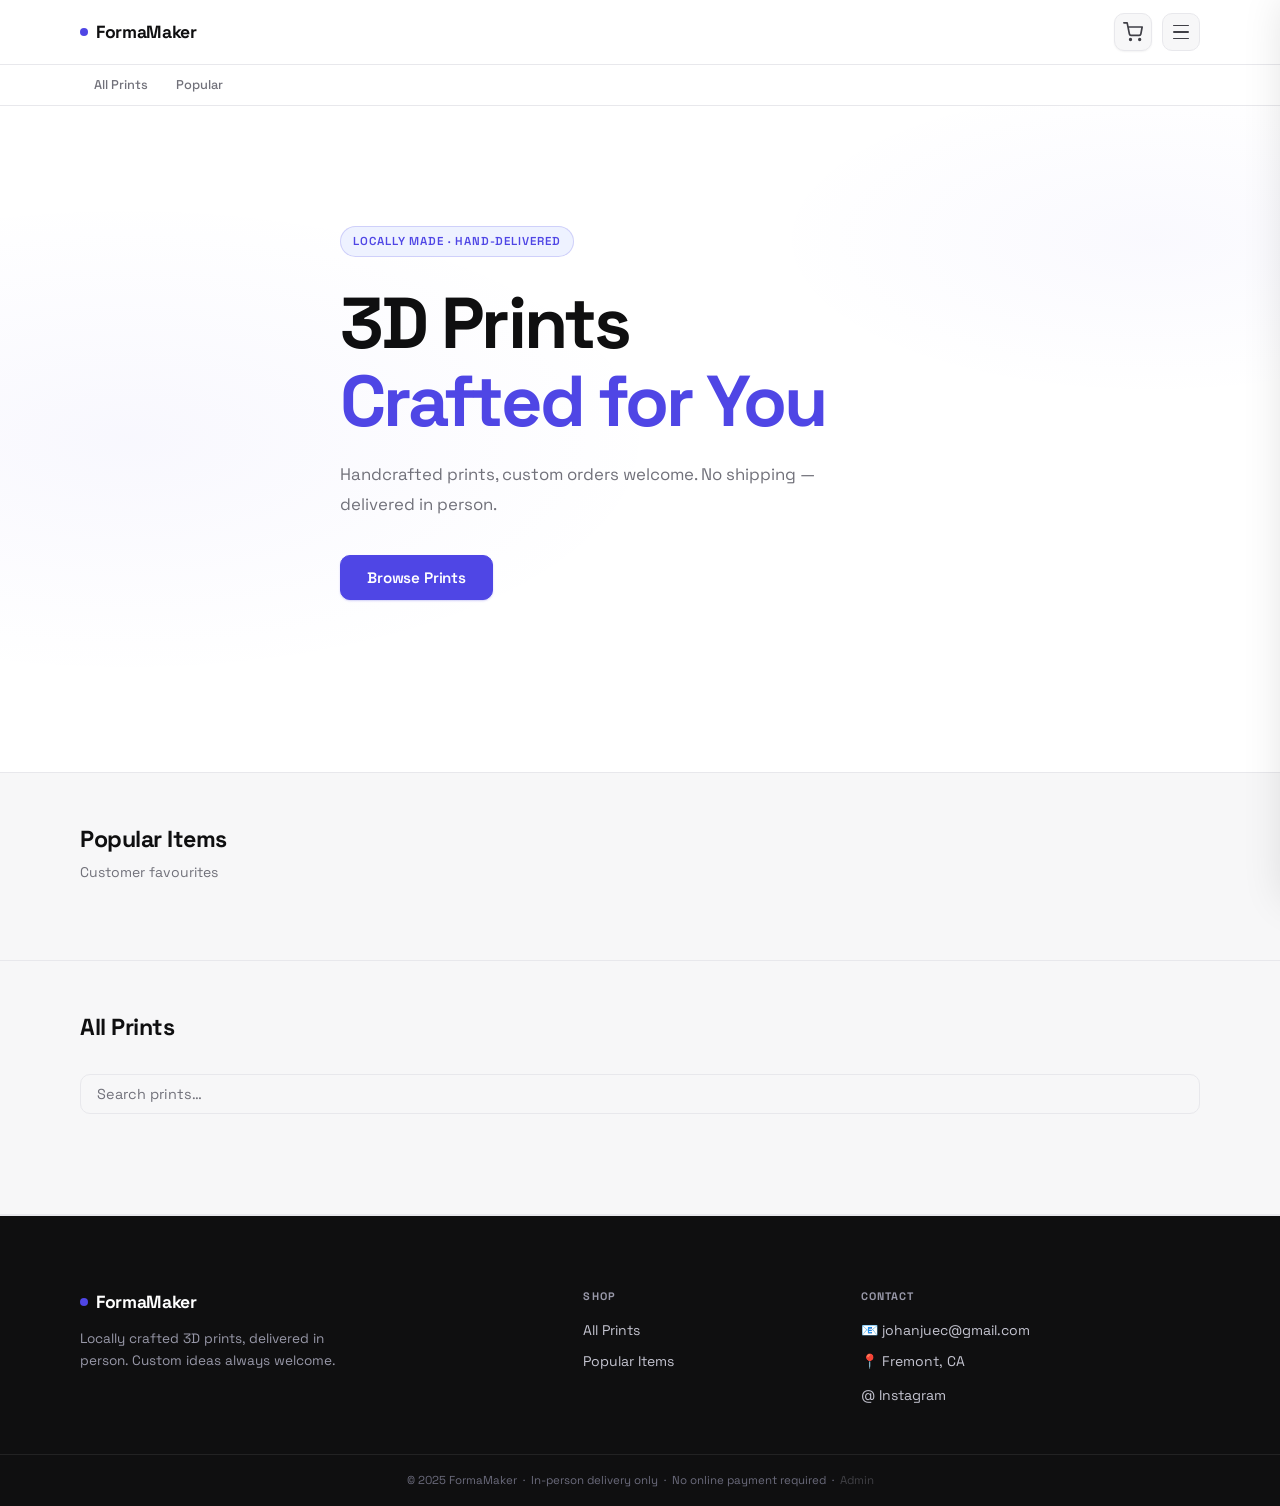
==== commit 4b8dfdac: "Move search to products section so results are immediately visible Search input was in the sticky he" ====
--- a/index.html
+++ b/index.html
@@ -28,6 +28,65 @@
       <span class="logo-mark" aria-hidden="true"></span>
       <span class="logo-text">FormaMaker</span>
     </a>
+
+    <div class="header-right">
+      <button id="cart-btn" class="cart-btn" aria-label="Open cart (0 items)">
+        <svg width="20" height="20" viewBox="0 0 24 24" fill="none" stroke="currentColor" stroke-width="2" stroke-linecap="round" stroke-linejoin="round" aria-hidden="true"><circle cx="9" cy="21" r="1"/><circle cx="20" cy="21" r="1"/><path d="M1 1h4l2.68 13.39a2 2 0 0 0 2 1.61h9.72a2 2 0 0 0 2-1.61L23 6H6"/></svg>
+        <span id="cart-count" class="cart-count" aria-live="polite"></span>
+      </button>
+      <button id="hamburger-btn" class="hamburger-btn mobile-only" aria-label="Open menu" aria-expanded="false" aria-controls="mobile-menu">
+        <span></span><span></span><span></span>
+      </button>
+    </div>
+
+  </div>
+
+  <nav id="mobile-menu" class="mobile-menu" aria-label="Site navigation">
+    <a href="#products-section">Shop All Prints</a>
+    <a href="#footer">Contact</a>
+  </nav>
+</header>
+
+<!-- Category sub-nav -->
+<nav class="cat-nav" aria-label="Category navigation">
+  <div class="cat-nav-inner container">
+    <a href="#products-section">All Prints</a>
+    <a href="#featured-section">Popular</a>
+  </div>
+</nav>
+
+
+<!-- ═══ HERO ════════════════════════════════════════════════════════════════ -->
+<section class="hero" aria-label="Welcome">
+  <div class="hero-inner container">
+    <div class="hero-tag">Locally made · Hand-delivered</div>
+    <h1 class="hero-title">3D Prints<br><span class="hero-accent">Crafted for You</span></h1>
+    <p class="hero-sub">Handcrafted prints, custom orders welcome. No shipping — delivered in person.</p>
+    <div class="hero-actions">
+      <button id="hero-shop-btn" class="btn btn-primary btn-lg">Browse Prints</button>
+    </div>
+  </div>
+</section>
+
+
+<!-- ═══ FEATURED ════════════════════════════════════════════════════════════ -->
+<section id="featured-section" class="section-products" aria-label="Popular items">
+  <div class="container">
+    <div class="section-head">
+      <h2 class="section-title">Popular Items</h2>
+      <p class="section-sub">Customer favourites</p>
+    </div>
+    <div id="featured-grid" class="product-grid"></div>
+  </div>
+</section>
+
+
+<!-- ═══ ALL PRODUCTS ════════════════════════════════════════════════════════ -->
+<section id="products-section" class="section-products" aria-label="All prints">
+  <div class="container">
+    <div class="section-head">
+      <h2 class="section-title">All Prints</h2>
+    </div>
 
     <div class="search-wrap" role="search">
       <label for="search-input" class="sr-only">Search prints</label>
@@ -39,66 +98,6 @@
         autocomplete="off"
         spellcheck="false"
       >
-    </div>
-
-    <div class="header-right">
-      <button id="cart-btn" class="cart-btn" aria-label="Open cart (0 items)">
-        <svg width="20" height="20" viewBox="0 0 24 24" fill="none" stroke="currentColor" stroke-width="2" stroke-linecap="round" stroke-linejoin="round" aria-hidden="true"><circle cx="9" cy="21" r="1"/><circle cx="20" cy="21" r="1"/><path d="M1 1h4l2.68 13.39a2 2 0 0 0 2 1.61h9.72a2 2 0 0 0 2-1.61L23 6H6"/></svg>
-        <span id="cart-count" class="cart-count" aria-live="polite"></span>
-      </button>
-      <button id="hamburger-btn" class="hamburger-btn mobile-only" aria-label="Open menu" aria-expanded="false" aria-controls="mobile-menu">
-        <span></span><span></span><span></span>
-      </button>
-    </div>
-
-  </div>
-
-  <nav id="mobile-menu" class="mobile-menu" aria-label="Site navigation">
-    <a href="#products-section">Shop All Prints</a>
-    <a href="#footer">Contact</a>
-  </nav>
-</header>
-
-<!-- Category sub-nav -->
-<nav class="cat-nav" aria-label="Category navigation">
-  <div class="cat-nav-inner container">
-    <a href="#products-section">All Prints</a>
-    <a href="#featured-section">Popular</a>
-  </div>
-</nav>
-
-
-<!-- ═══ HERO ════════════════════════════════════════════════════════════════ -->
-<section class="hero" aria-label="Welcome">
-  <div class="hero-inner container">
-    <div class="hero-tag">Locally made · Hand-delivered</div>
-    <h1 class="hero-title">3D Prints<br><span class="hero-accent">Crafted for You</span></h1>
-    <p class="hero-sub">Handcrafted prints, custom orders welcome. No shipping — delivered in person.</p>
-    <div class="hero-actions">
-      <button id="hero-shop-btn" class="btn btn-primary btn-lg">Browse Prints</button>
-    </div>
-  </div>
-</section>
-
-
-<!-- ═══ FEATURED ════════════════════════════════════════════════════════════ -->
-<section id="featured-section" class="section-products" aria-label="Popular items">
-  <div class="container">
-    <div class="section-head">
-      <h2 class="section-title">Popular Items</h2>
-      <p class="section-sub">Customer favourites</p>
-    </div>
-    <div id="featured-grid" class="product-grid"></div>
-  </div>
-</section>
-
-
-<!-- ═══ ALL PRODUCTS ════════════════════════════════════════════════════════ -->
-<section id="products-section" class="section-products" aria-label="All prints">
-  <div class="container">
-    <div class="section-head">
-      <h2 class="section-title">All Prints</h2>
-      <p class="section-sub">Filter by category or search above</p>
     </div>
 
     <!-- ═══ CATEGORIES ══════════════════════════════════════════════════════ -->
--- a/style.css
+++ b/style.css
@@ -182,9 +182,9 @@
 }
 
 .header-inner {
-  display: grid;
-  grid-template-columns: auto 1fr auto;
+  display: flex;
   align-items: center;
+  justify-content: space-between;
   gap: 16px;
   padding-block: 13px;
 }
@@ -216,18 +216,17 @@
 /* Search */
 .search-wrap {
   position: relative;
-  max-width: 480px;
   width: 100%;
-  justify-self: center;
+  margin-bottom: 20px;
 }
 .search-input {
   width: 100%;
-  padding: 8px 16px;
+  padding: 10px 16px;
   background: var(--bg-alt);
   border: 1.5px solid var(--border);
   border-radius: var(--radius-md);
   color: var(--text);
-  font-size: .875rem;
+  font-size: .9rem;
   outline: none;
   transition: border-color var(--transition), box-shadow var(--transition),
               background var(--transition);
@@ -353,7 +352,7 @@
 /* ═══ 5. HERO ════════════════════════════════════════════════════════════════ */
 
 .hero {
-  padding-block: clamp(32px, 5vw, 60px);
+  padding-block: clamp(64px, 10vw, 120px);
   border-bottom: 1px solid var(--border);
   background:
     radial-gradient(ellipse 70% 60% at 10% 50%, rgba(79,70,229,.04) 0%, transparent 60%),
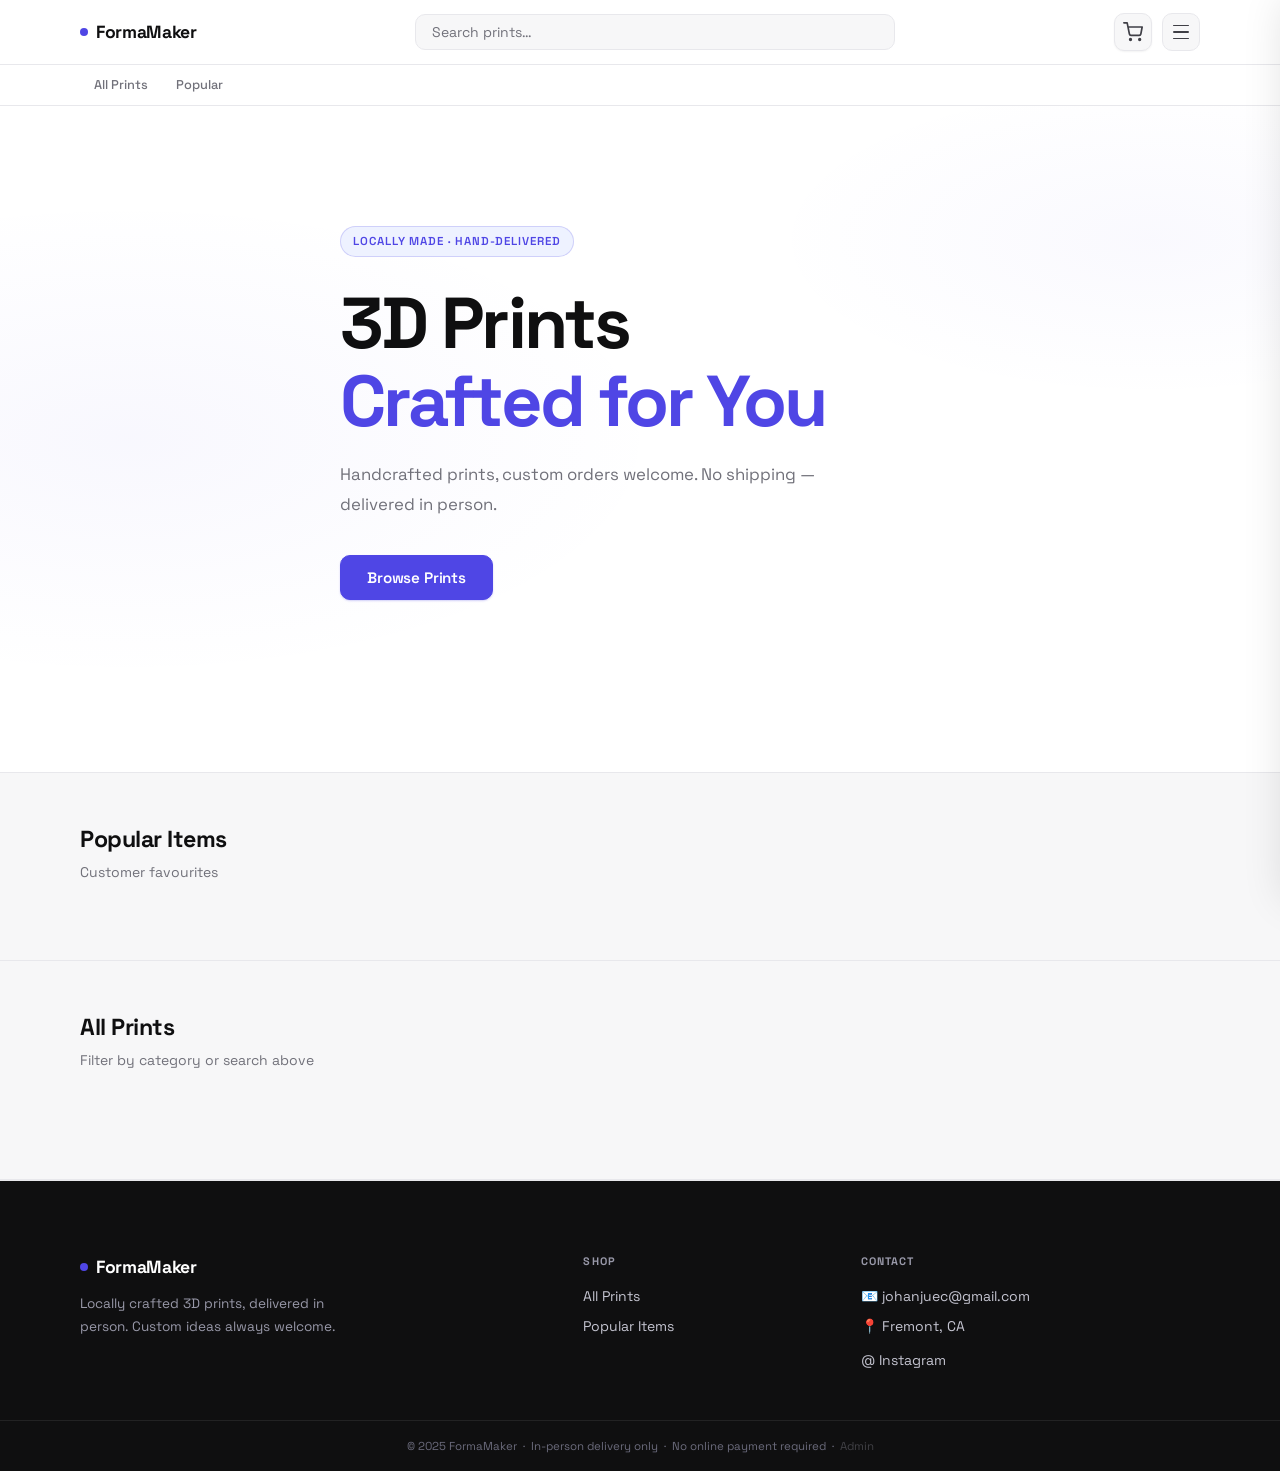
==== commit c9d1cab3: "Revert "Move search to products section so results are immediately visible" This reverts commit 4b8d" ====
--- a/index.html
+++ b/index.html
@@ -28,65 +28,6 @@
       <span class="logo-mark" aria-hidden="true"></span>
       <span class="logo-text">FormaMaker</span>
     </a>
-
-    <div class="header-right">
-      <button id="cart-btn" class="cart-btn" aria-label="Open cart (0 items)">
-        <svg width="20" height="20" viewBox="0 0 24 24" fill="none" stroke="currentColor" stroke-width="2" stroke-linecap="round" stroke-linejoin="round" aria-hidden="true"><circle cx="9" cy="21" r="1"/><circle cx="20" cy="21" r="1"/><path d="M1 1h4l2.68 13.39a2 2 0 0 0 2 1.61h9.72a2 2 0 0 0 2-1.61L23 6H6"/></svg>
-        <span id="cart-count" class="cart-count" aria-live="polite"></span>
-      </button>
-      <button id="hamburger-btn" class="hamburger-btn mobile-only" aria-label="Open menu" aria-expanded="false" aria-controls="mobile-menu">
-        <span></span><span></span><span></span>
-      </button>
-    </div>
-
-  </div>
-
-  <nav id="mobile-menu" class="mobile-menu" aria-label="Site navigation">
-    <a href="#products-section">Shop All Prints</a>
-    <a href="#footer">Contact</a>
-  </nav>
-</header>
-
-<!-- Category sub-nav -->
-<nav class="cat-nav" aria-label="Category navigation">
-  <div class="cat-nav-inner container">
-    <a href="#products-section">All Prints</a>
-    <a href="#featured-section">Popular</a>
-  </div>
-</nav>
-
-
-<!-- ═══ HERO ════════════════════════════════════════════════════════════════ -->
-<section class="hero" aria-label="Welcome">
-  <div class="hero-inner container">
-    <div class="hero-tag">Locally made · Hand-delivered</div>
-    <h1 class="hero-title">3D Prints<br><span class="hero-accent">Crafted for You</span></h1>
-    <p class="hero-sub">Handcrafted prints, custom orders welcome. No shipping — delivered in person.</p>
-    <div class="hero-actions">
-      <button id="hero-shop-btn" class="btn btn-primary btn-lg">Browse Prints</button>
-    </div>
-  </div>
-</section>
-
-
-<!-- ═══ FEATURED ════════════════════════════════════════════════════════════ -->
-<section id="featured-section" class="section-products" aria-label="Popular items">
-  <div class="container">
-    <div class="section-head">
-      <h2 class="section-title">Popular Items</h2>
-      <p class="section-sub">Customer favourites</p>
-    </div>
-    <div id="featured-grid" class="product-grid"></div>
-  </div>
-</section>
-
-
-<!-- ═══ ALL PRODUCTS ════════════════════════════════════════════════════════ -->
-<section id="products-section" class="section-products" aria-label="All prints">
-  <div class="container">
-    <div class="section-head">
-      <h2 class="section-title">All Prints</h2>
-    </div>
 
     <div class="search-wrap" role="search">
       <label for="search-input" class="sr-only">Search prints</label>
@@ -98,6 +39,66 @@
         autocomplete="off"
         spellcheck="false"
       >
+    </div>
+
+    <div class="header-right">
+      <button id="cart-btn" class="cart-btn" aria-label="Open cart (0 items)">
+        <svg width="20" height="20" viewBox="0 0 24 24" fill="none" stroke="currentColor" stroke-width="2" stroke-linecap="round" stroke-linejoin="round" aria-hidden="true"><circle cx="9" cy="21" r="1"/><circle cx="20" cy="21" r="1"/><path d="M1 1h4l2.68 13.39a2 2 0 0 0 2 1.61h9.72a2 2 0 0 0 2-1.61L23 6H6"/></svg>
+        <span id="cart-count" class="cart-count" aria-live="polite"></span>
+      </button>
+      <button id="hamburger-btn" class="hamburger-btn mobile-only" aria-label="Open menu" aria-expanded="false" aria-controls="mobile-menu">
+        <span></span><span></span><span></span>
+      </button>
+    </div>
+
+  </div>
+
+  <nav id="mobile-menu" class="mobile-menu" aria-label="Site navigation">
+    <a href="#products-section">Shop All Prints</a>
+    <a href="#footer">Contact</a>
+  </nav>
+</header>
+
+<!-- Category sub-nav -->
+<nav class="cat-nav" aria-label="Category navigation">
+  <div class="cat-nav-inner container">
+    <a href="#products-section">All Prints</a>
+    <a href="#featured-section">Popular</a>
+  </div>
+</nav>
+
+
+<!-- ═══ HERO ════════════════════════════════════════════════════════════════ -->
+<section class="hero" aria-label="Welcome">
+  <div class="hero-inner container">
+    <div class="hero-tag">Locally made · Hand-delivered</div>
+    <h1 class="hero-title">3D Prints<br><span class="hero-accent">Crafted for You</span></h1>
+    <p class="hero-sub">Handcrafted prints, custom orders welcome. No shipping — delivered in person.</p>
+    <div class="hero-actions">
+      <button id="hero-shop-btn" class="btn btn-primary btn-lg">Browse Prints</button>
+    </div>
+  </div>
+</section>
+
+
+<!-- ═══ FEATURED ════════════════════════════════════════════════════════════ -->
+<section id="featured-section" class="section-products" aria-label="Popular items">
+  <div class="container">
+    <div class="section-head">
+      <h2 class="section-title">Popular Items</h2>
+      <p class="section-sub">Customer favourites</p>
+    </div>
+    <div id="featured-grid" class="product-grid"></div>
+  </div>
+</section>
+
+
+<!-- ═══ ALL PRODUCTS ════════════════════════════════════════════════════════ -->
+<section id="products-section" class="section-products" aria-label="All prints">
+  <div class="container">
+    <div class="section-head">
+      <h2 class="section-title">All Prints</h2>
+      <p class="section-sub">Filter by category or search above</p>
     </div>
 
     <!-- ═══ CATEGORIES ══════════════════════════════════════════════════════ -->
--- a/style.css
+++ b/style.css
@@ -182,9 +182,9 @@
 }
 
 .header-inner {
-  display: flex;
+  display: grid;
+  grid-template-columns: auto 1fr auto;
   align-items: center;
-  justify-content: space-between;
   gap: 16px;
   padding-block: 13px;
 }
@@ -216,17 +216,18 @@
 /* Search */
 .search-wrap {
   position: relative;
+  max-width: 480px;
   width: 100%;
-  margin-bottom: 20px;
+  justify-self: center;
 }
 .search-input {
   width: 100%;
-  padding: 10px 16px;
+  padding: 8px 16px;
   background: var(--bg-alt);
   border: 1.5px solid var(--border);
   border-radius: var(--radius-md);
   color: var(--text);
-  font-size: .9rem;
+  font-size: .875rem;
   outline: none;
   transition: border-color var(--transition), box-shadow var(--transition),
               background var(--transition);
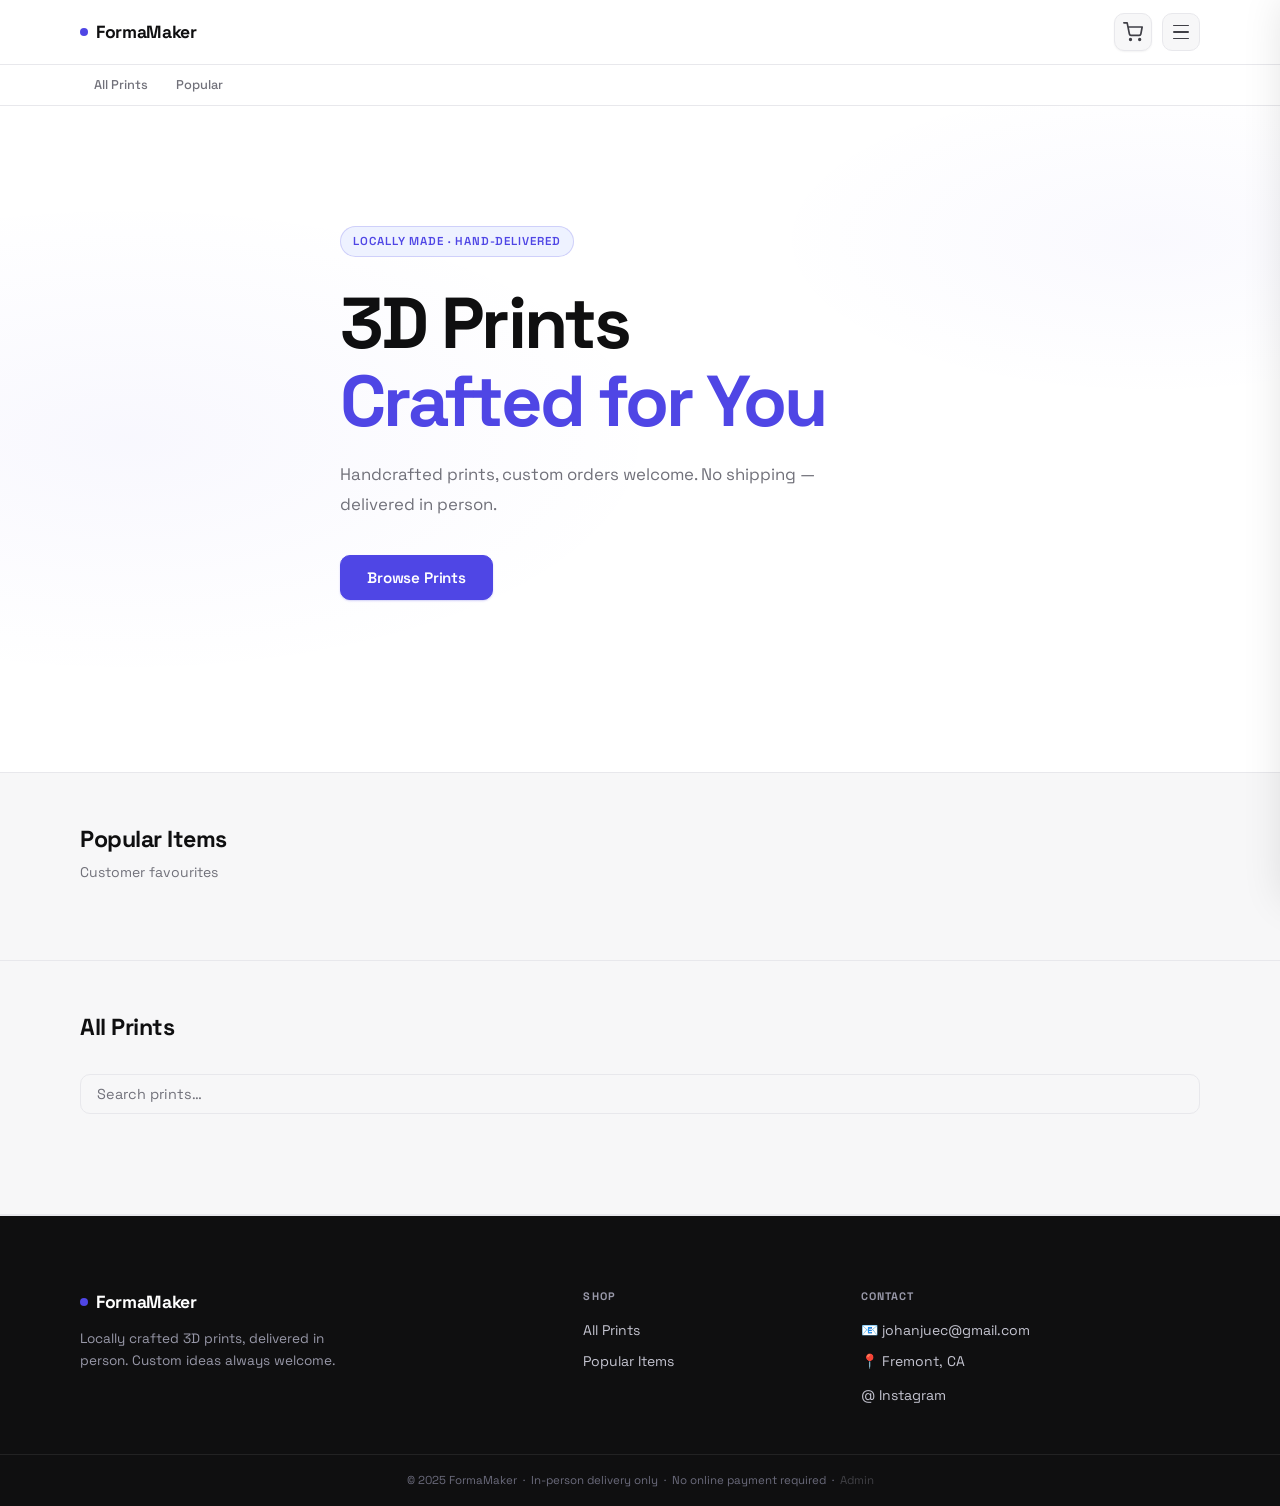
==== commit 3a01b9ec: "Revert "Revert "Move search to products section so results are immediately visible"" This reverts co" ====
--- a/index.html
+++ b/index.html
@@ -28,6 +28,65 @@
       <span class="logo-mark" aria-hidden="true"></span>
       <span class="logo-text">FormaMaker</span>
     </a>
+
+    <div class="header-right">
+      <button id="cart-btn" class="cart-btn" aria-label="Open cart (0 items)">
+        <svg width="20" height="20" viewBox="0 0 24 24" fill="none" stroke="currentColor" stroke-width="2" stroke-linecap="round" stroke-linejoin="round" aria-hidden="true"><circle cx="9" cy="21" r="1"/><circle cx="20" cy="21" r="1"/><path d="M1 1h4l2.68 13.39a2 2 0 0 0 2 1.61h9.72a2 2 0 0 0 2-1.61L23 6H6"/></svg>
+        <span id="cart-count" class="cart-count" aria-live="polite"></span>
+      </button>
+      <button id="hamburger-btn" class="hamburger-btn mobile-only" aria-label="Open menu" aria-expanded="false" aria-controls="mobile-menu">
+        <span></span><span></span><span></span>
+      </button>
+    </div>
+
+  </div>
+
+  <nav id="mobile-menu" class="mobile-menu" aria-label="Site navigation">
+    <a href="#products-section">Shop All Prints</a>
+    <a href="#footer">Contact</a>
+  </nav>
+</header>
+
+<!-- Category sub-nav -->
+<nav class="cat-nav" aria-label="Category navigation">
+  <div class="cat-nav-inner container">
+    <a href="#products-section">All Prints</a>
+    <a href="#featured-section">Popular</a>
+  </div>
+</nav>
+
+
+<!-- ═══ HERO ════════════════════════════════════════════════════════════════ -->
+<section class="hero" aria-label="Welcome">
+  <div class="hero-inner container">
+    <div class="hero-tag">Locally made · Hand-delivered</div>
+    <h1 class="hero-title">3D Prints<br><span class="hero-accent">Crafted for You</span></h1>
+    <p class="hero-sub">Handcrafted prints, custom orders welcome. No shipping — delivered in person.</p>
+    <div class="hero-actions">
+      <button id="hero-shop-btn" class="btn btn-primary btn-lg">Browse Prints</button>
+    </div>
+  </div>
+</section>
+
+
+<!-- ═══ FEATURED ════════════════════════════════════════════════════════════ -->
+<section id="featured-section" class="section-products" aria-label="Popular items">
+  <div class="container">
+    <div class="section-head">
+      <h2 class="section-title">Popular Items</h2>
+      <p class="section-sub">Customer favourites</p>
+    </div>
+    <div id="featured-grid" class="product-grid"></div>
+  </div>
+</section>
+
+
+<!-- ═══ ALL PRODUCTS ════════════════════════════════════════════════════════ -->
+<section id="products-section" class="section-products" aria-label="All prints">
+  <div class="container">
+    <div class="section-head">
+      <h2 class="section-title">All Prints</h2>
+    </div>
 
     <div class="search-wrap" role="search">
       <label for="search-input" class="sr-only">Search prints</label>
@@ -39,66 +98,6 @@
         autocomplete="off"
         spellcheck="false"
       >
-    </div>
-
-    <div class="header-right">
-      <button id="cart-btn" class="cart-btn" aria-label="Open cart (0 items)">
-        <svg width="20" height="20" viewBox="0 0 24 24" fill="none" stroke="currentColor" stroke-width="2" stroke-linecap="round" stroke-linejoin="round" aria-hidden="true"><circle cx="9" cy="21" r="1"/><circle cx="20" cy="21" r="1"/><path d="M1 1h4l2.68 13.39a2 2 0 0 0 2 1.61h9.72a2 2 0 0 0 2-1.61L23 6H6"/></svg>
-        <span id="cart-count" class="cart-count" aria-live="polite"></span>
-      </button>
-      <button id="hamburger-btn" class="hamburger-btn mobile-only" aria-label="Open menu" aria-expanded="false" aria-controls="mobile-menu">
-        <span></span><span></span><span></span>
-      </button>
-    </div>
-
-  </div>
-
-  <nav id="mobile-menu" class="mobile-menu" aria-label="Site navigation">
-    <a href="#products-section">Shop All Prints</a>
-    <a href="#footer">Contact</a>
-  </nav>
-</header>
-
-<!-- Category sub-nav -->
-<nav class="cat-nav" aria-label="Category navigation">
-  <div class="cat-nav-inner container">
-    <a href="#products-section">All Prints</a>
-    <a href="#featured-section">Popular</a>
-  </div>
-</nav>
-
-
-<!-- ═══ HERO ════════════════════════════════════════════════════════════════ -->
-<section class="hero" aria-label="Welcome">
-  <div class="hero-inner container">
-    <div class="hero-tag">Locally made · Hand-delivered</div>
-    <h1 class="hero-title">3D Prints<br><span class="hero-accent">Crafted for You</span></h1>
-    <p class="hero-sub">Handcrafted prints, custom orders welcome. No shipping — delivered in person.</p>
-    <div class="hero-actions">
-      <button id="hero-shop-btn" class="btn btn-primary btn-lg">Browse Prints</button>
-    </div>
-  </div>
-</section>
-
-
-<!-- ═══ FEATURED ════════════════════════════════════════════════════════════ -->
-<section id="featured-section" class="section-products" aria-label="Popular items">
-  <div class="container">
-    <div class="section-head">
-      <h2 class="section-title">Popular Items</h2>
-      <p class="section-sub">Customer favourites</p>
-    </div>
-    <div id="featured-grid" class="product-grid"></div>
-  </div>
-</section>
-
-
-<!-- ═══ ALL PRODUCTS ════════════════════════════════════════════════════════ -->
-<section id="products-section" class="section-products" aria-label="All prints">
-  <div class="container">
-    <div class="section-head">
-      <h2 class="section-title">All Prints</h2>
-      <p class="section-sub">Filter by category or search above</p>
     </div>
 
     <!-- ═══ CATEGORIES ══════════════════════════════════════════════════════ -->
--- a/style.css
+++ b/style.css
@@ -182,9 +182,9 @@
 }
 
 .header-inner {
-  display: grid;
-  grid-template-columns: auto 1fr auto;
+  display: flex;
   align-items: center;
+  justify-content: space-between;
   gap: 16px;
   padding-block: 13px;
 }
@@ -216,18 +216,17 @@
 /* Search */
 .search-wrap {
   position: relative;
-  max-width: 480px;
   width: 100%;
-  justify-self: center;
+  margin-bottom: 20px;
 }
 .search-input {
   width: 100%;
-  padding: 8px 16px;
+  padding: 10px 16px;
   background: var(--bg-alt);
   border: 1.5px solid var(--border);
   border-radius: var(--radius-md);
   color: var(--text);
-  font-size: .875rem;
+  font-size: .9rem;
   outline: none;
   transition: border-color var(--transition), box-shadow var(--transition),
               background var(--transition);
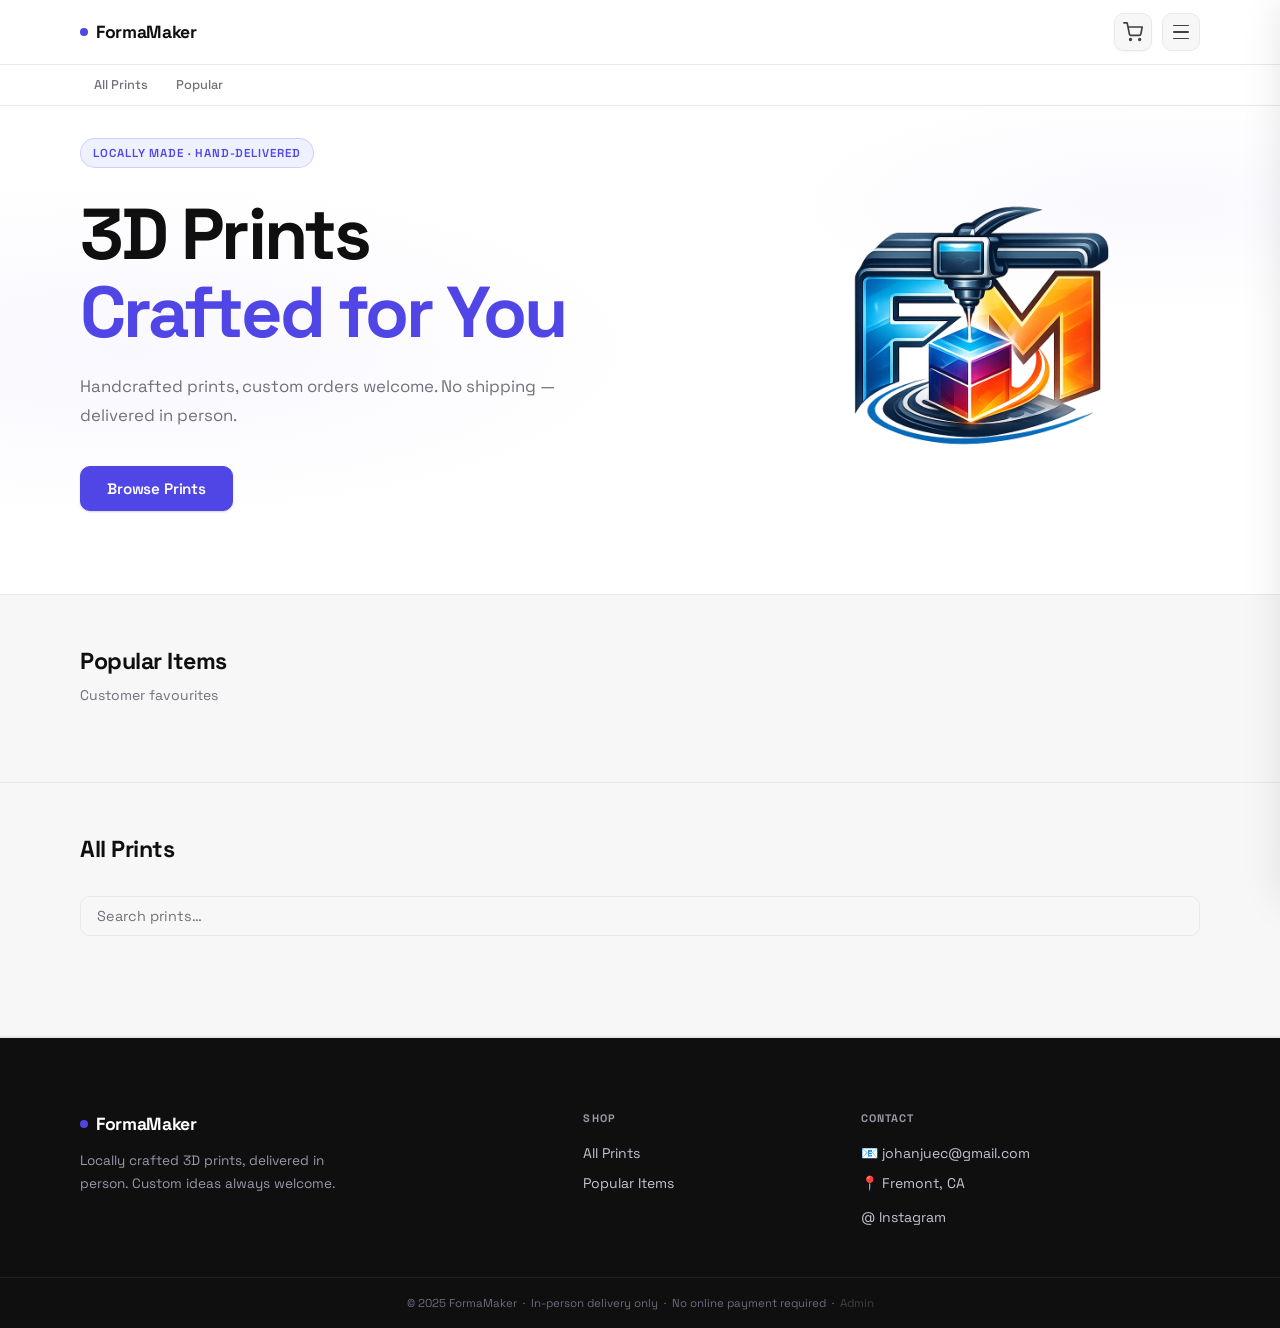
==== commit a7bfd8d3: "hero udpate" ====
--- a/index.html
+++ b/index.html
@@ -59,11 +59,16 @@
 <!-- ═══ HERO ════════════════════════════════════════════════════════════════ -->
 <section class="hero" aria-label="Welcome">
   <div class="hero-inner container">
-    <div class="hero-tag">Locally made · Hand-delivered</div>
-    <h1 class="hero-title">3D Prints<br><span class="hero-accent">Crafted for You</span></h1>
-    <p class="hero-sub">Handcrafted prints, custom orders welcome. No shipping — delivered in person.</p>
-    <div class="hero-actions">
-      <button id="hero-shop-btn" class="btn btn-primary btn-lg">Browse Prints</button>
+    <div class="hero-content">
+      <div class="hero-tag">Locally made · Hand-delivered</div>
+      <h1 class="hero-title">3D Prints<br><span class="hero-accent">Crafted for You</span></h1>
+      <p class="hero-sub">Handcrafted prints, custom orders welcome. No shipping — delivered in person.</p>
+      <div class="hero-actions">
+        <button id="hero-shop-btn" class="btn btn-primary btn-lg">Browse Prints</button>
+      </div>
+    </div>
+    <div class="hero-image">
+      <img src="assets/images/3dprinting-image2.png" alt="3D printed product" />
     </div>
   </div>
 </section>
--- a/style.css
+++ b/style.css
@@ -151,6 +151,14 @@
 }
 .btn-primary:disabled { opacity: .5; cursor: not-allowed; transform: none; box-shadow: none; }
 
+.btn-danger {
+  background: #dc2626;
+  color: #fff;
+  border-color: #dc2626;
+}
+.btn-danger:hover { background: #b91c1c; border-color: #b91c1c; }
+.btn-danger:disabled { opacity: .5; cursor: not-allowed; }
+
 .btn-ghost {
   background: var(--bg);
   color: var(--text-mid);
@@ -240,16 +248,6 @@
 
 /* Header right */
 .header-right { display: flex; align-items: center; gap: 10px; flex-shrink: 0; }
-
-.nav-link {
-  font-size: .85rem;
-  font-weight: 600;
-  color: var(--text-muted);
-  padding: 5px 10px;
-  border-radius: var(--radius-sm);
-  transition: color var(--transition), background var(--transition);
-}
-.nav-link:hover { color: var(--text); background: var(--bg-alt); text-decoration: none; }
 
 /* Cart button */
 .cart-btn {
@@ -352,7 +350,7 @@
 /* ═══ 5. HERO ════════════════════════════════════════════════════════════════ */
 
 .hero {
-  padding-block: clamp(64px, 10vw, 120px);
+  padding-block: clamp(20px, 0vw, 20px);
   border-bottom: 1px solid var(--border);
   background:
     radial-gradient(ellipse 70% 60% at 10% 50%, rgba(79,70,229,.04) 0%, transparent 60%),
@@ -360,7 +358,31 @@
     var(--bg);
 }
 
-.hero-inner { max-width: 680px; }
+.hero-inner {
+  display: flex;
+  align-items: center;
+  gap: clamp(32px, 5vw, 80px);
+  max-width: 1200px;
+}
+
+.hero-content { flex: 1; min-width: 0; }
+
+.hero-image {
+  flex: 0 0 auto;
+  width: clamp(260px, 35vw, 480px);
+}
+
+.hero-image img {
+  width: 100%;
+  height: auto;
+  border-radius: 16px;
+  display: block;
+}
+
+@media (max-width: 768px) {
+  .hero-inner { flex-direction: column; }
+  .hero-image { display: none; }
+}
 
 .hero-tag {
   display: inline-flex;
@@ -400,19 +422,6 @@
 
 .hero-actions { display: flex; flex-wrap: wrap; gap: 10px; margin-bottom: 52px; }
 
-.hero-stats {
-  display: flex; align-items: center;
-  gap: 24px; flex-wrap: wrap;
-  padding-top: 24px;
-  border-top: 1px solid var(--border);
-}
-
-.stat { display: flex; flex-direction: column; gap: 2px; }
-.stat-num   { font-size: .9rem; font-weight: 700; color: var(--text); letter-spacing: -.01em; }
-.stat-label { font-size: .7rem; color: var(--text-muted); text-transform: uppercase; letter-spacing: .05em; }
-
-.stat-divider { width: 1px; height: 28px; background: var(--border); }
-
 
 /* ═══ 6. CATEGORIES ══════════════════════════════════════════════════════════ */
 
@@ -569,67 +578,7 @@
 .no-results p { margin-bottom: 16px; }
 
 
-/* ═══ 8. CUSTOM ORDER CTA ════════════════════════════════════════════════════ */
-
-.section-cta {
-  padding-block: clamp(56px, 8vw, 96px);
-  background: var(--bg);
-  border-bottom: 1px solid var(--border);
-}
-
-.cta-inner {
-  display: grid;
-  grid-template-columns: 1fr 1fr;
-  gap: clamp(32px, 5vw, 80px);
-  align-items: center;
-}
-
-.cta-tag {
-  display: inline-block;
-  font-size: .7rem; font-weight: 700;
-  letter-spacing: .1em; text-transform: uppercase;
-  color: var(--accent); margin-bottom: 14px;
-}
-
-.cta-text h2 {
-  font-size: clamp(1.7rem, 3vw, 2.6rem);
-  font-weight: 700; letter-spacing: -.03em;
-  color: var(--text); margin-bottom: 14px;
-  line-height: 1.15;
-}
-
-.cta-text p {
-  color: var(--text-muted); font-size: .9rem;
-  line-height: 1.75; margin-bottom: 24px; max-width: 440px;
-}
-
-.cta-list { list-style: none; margin-bottom: 32px; display: flex; flex-direction: column; gap: 10px; }
-.cta-list li {
-  display: flex; align-items: center; gap: 10px;
-  font-size: .875rem; color: var(--text-mid);
-}
-.cta-icon { color: var(--accent); font-size: .55rem; flex-shrink: 0; }
-
-.cta-box {
-  background: var(--bg-alt);
-  border: 1.5px solid var(--border);
-  border-radius: var(--radius-xl);
-  padding: 48px 36px;
-  text-align: center;
-  display: flex; flex-direction: column;
-  align-items: center; gap: 18px;
-  box-shadow: var(--shadow-sm);
-}
-.cta-box-icon { font-size: 2.2rem; color: var(--accent); }
-.cta-box p { font-size: .85rem; color: var(--text-muted); line-height: 1.65; max-width: 220px; }
-
-@media (max-width: 680px) {
-  .cta-inner { grid-template-columns: 1fr; }
-  .cta-visual { display: none; }
-}
-
-
-/* ═══ 9. FOOTER ══════════════════════════════════════════════════════════════ */
+/* ═══ 8. FOOTER ══════════════════════════════════════════════════════════════ */
 
 .site-footer {
   background: var(--text);
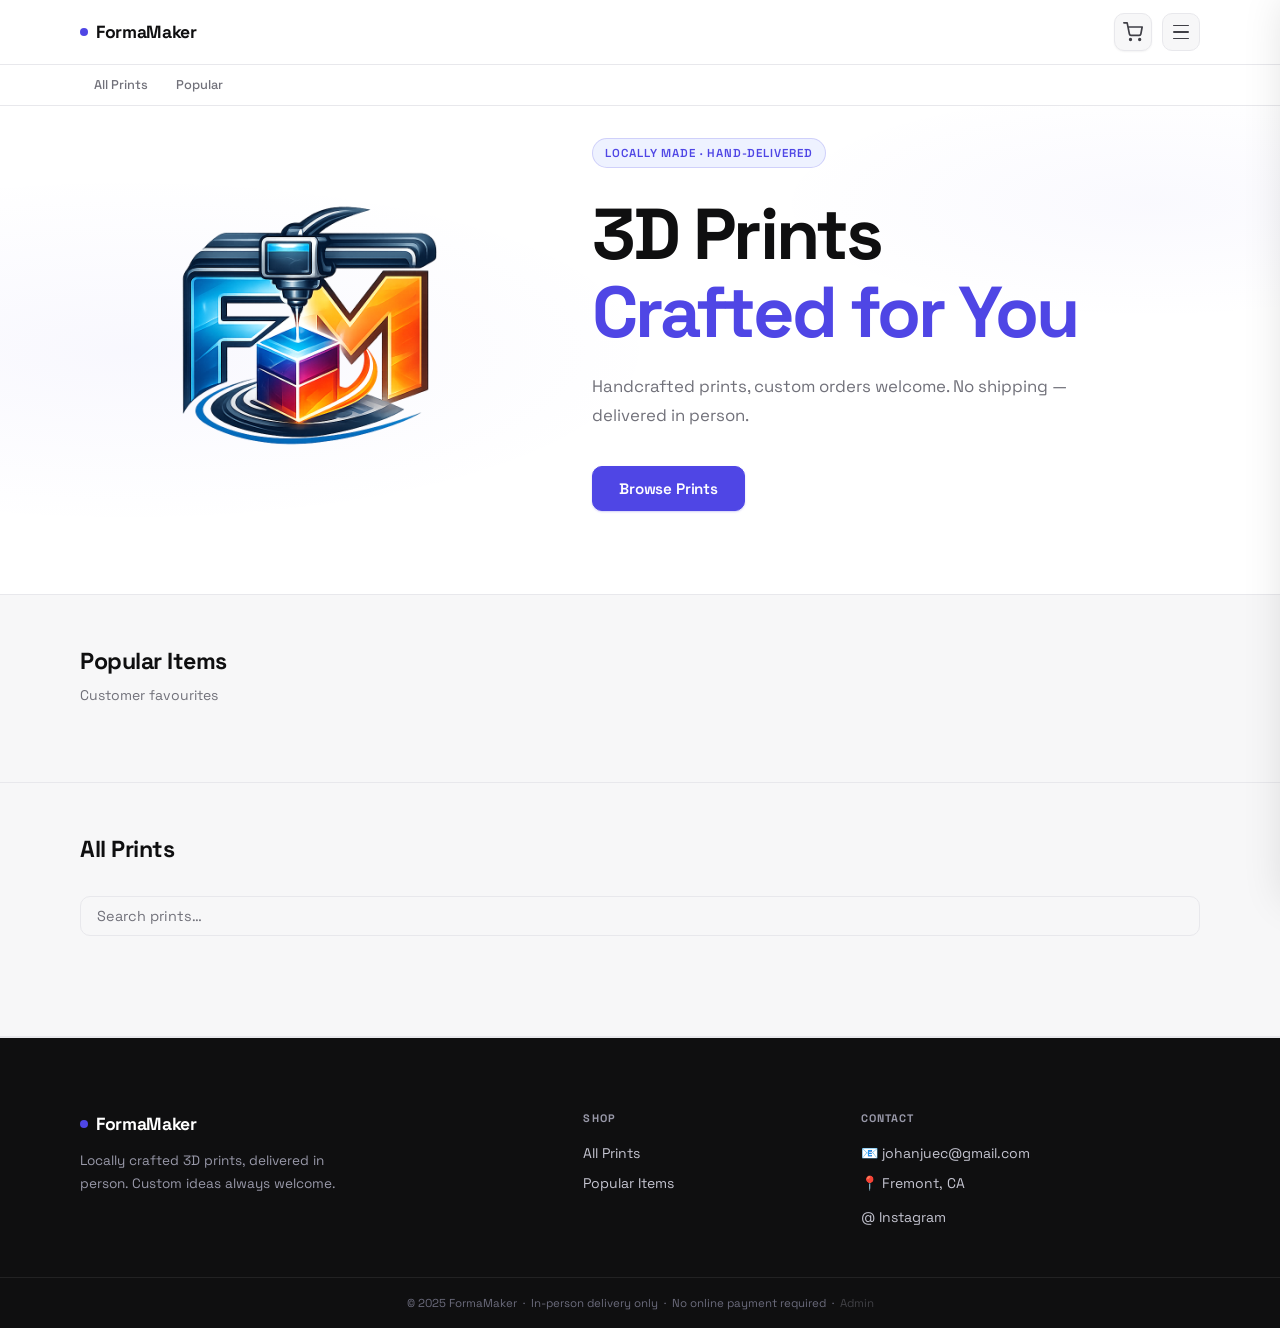
==== commit 340bcba9: "style update" ====
--- a/index.html
+++ b/index.html
@@ -59,6 +59,9 @@
 <!-- ═══ HERO ════════════════════════════════════════════════════════════════ -->
 <section class="hero" aria-label="Welcome">
   <div class="hero-inner container">
+    <div class="hero-image">
+      <img src="assets/images/3dprinting-image2.png" alt="3D printed product" />
+    </div>
     <div class="hero-content">
       <div class="hero-tag">Locally made · Hand-delivered</div>
       <h1 class="hero-title">3D Prints<br><span class="hero-accent">Crafted for You</span></h1>
@@ -66,9 +69,6 @@
       <div class="hero-actions">
         <button id="hero-shop-btn" class="btn btn-primary btn-lg">Browse Prints</button>
       </div>
-    </div>
-    <div class="hero-image">
-      <img src="assets/images/3dprinting-image2.png" alt="3D printed product" />
     </div>
   </div>
 </section>
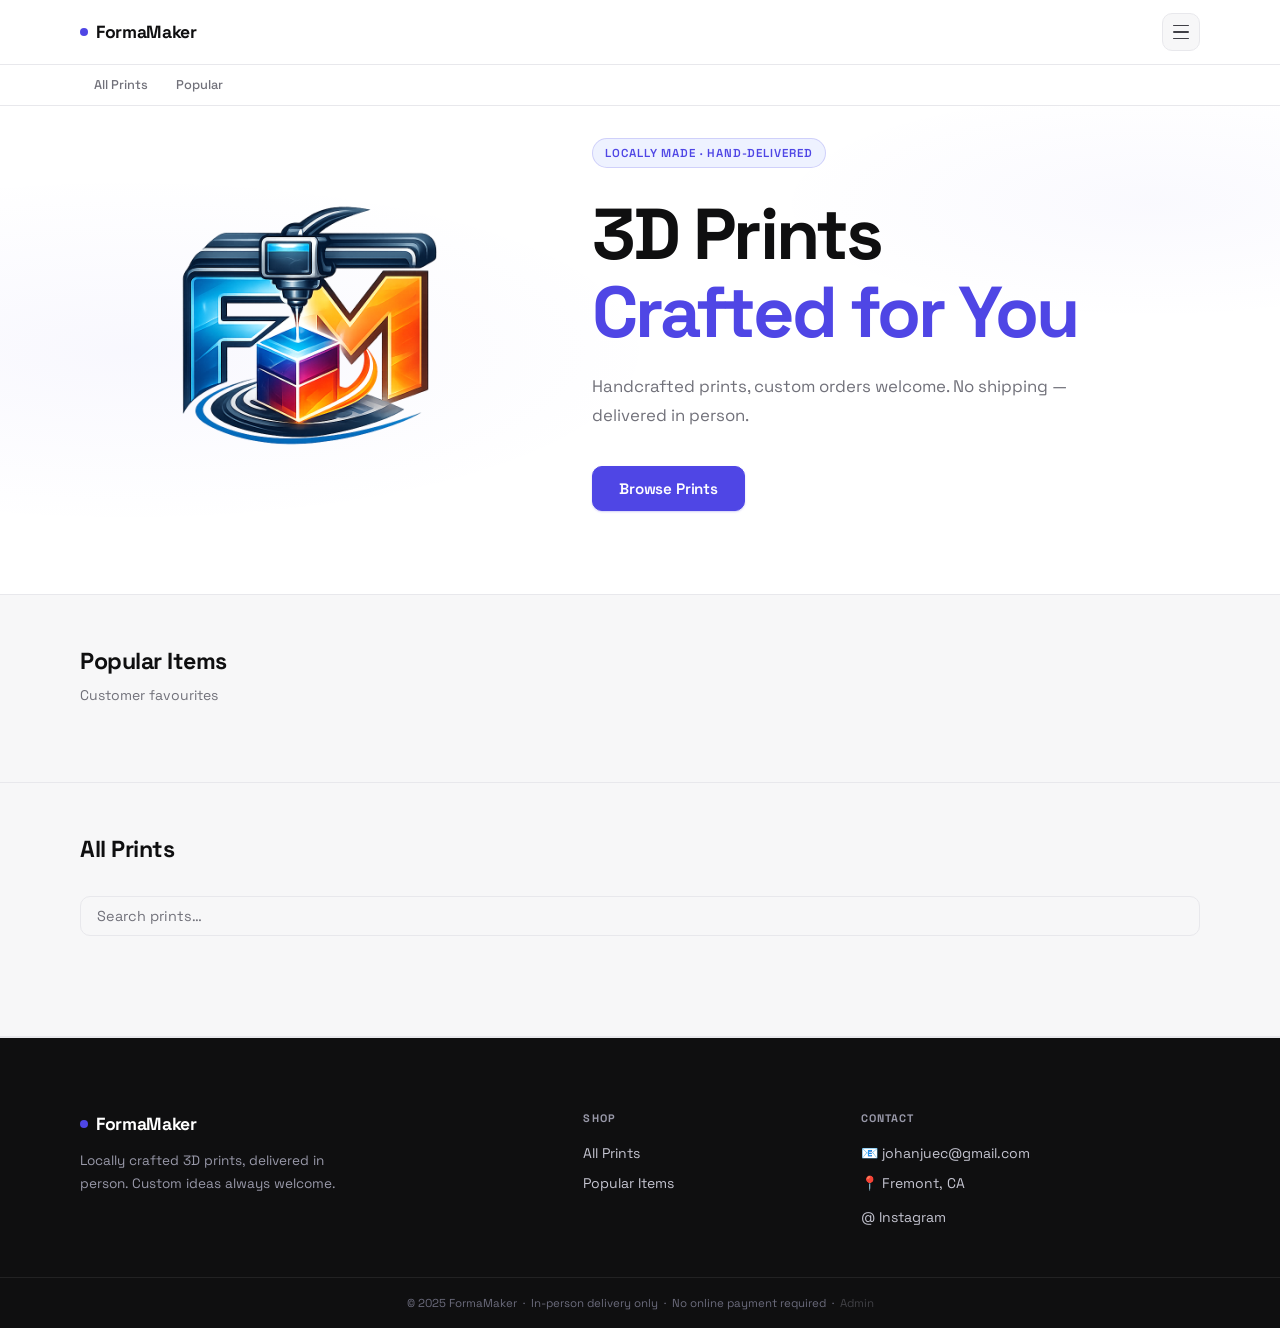
==== commit 514cd4c9: "replace cart with Buy at eBay button Removes the cart, order form, and cart drawer entirely. Product" ====
--- a/index.html
+++ b/index.html
@@ -30,10 +30,6 @@
     </a>
 
     <div class="header-right">
-      <button id="cart-btn" class="cart-btn" aria-label="Open cart (0 items)">
-        <svg width="20" height="20" viewBox="0 0 24 24" fill="none" stroke="currentColor" stroke-width="2" stroke-linecap="round" stroke-linejoin="round" aria-hidden="true"><circle cx="9" cy="21" r="1"/><circle cx="20" cy="21" r="1"/><path d="M1 1h4l2.68 13.39a2 2 0 0 0 2 1.61h9.72a2 2 0 0 0 2-1.61L23 6H6"/></svg>
-        <span id="cart-count" class="cart-count" aria-live="polite"></span>
-      </button>
       <button id="hamburger-btn" class="hamburger-btn mobile-only" aria-label="Open menu" aria-expanded="false" aria-controls="mobile-menu">
         <span></span><span></span><span></span>
       </button>
@@ -149,81 +145,6 @@
 </footer>
 
 
-<!-- ═══ CART DRAWER ══════════════════════════════════════════════════════════ -->
-<div id="cart-overlay" class="cart-overlay" aria-hidden="true"></div>
-
-<aside id="cart-drawer" class="cart-drawer" aria-label="Cart and order form" aria-modal="true" role="dialog">
-
-  <div class="cart-header">
-    <h2>Your Order</h2>
-    <button id="cart-close-btn" class="cart-close-btn" aria-label="Close cart">
-      <svg width="16" height="16" viewBox="0 0 24 24" fill="none" stroke="currentColor" stroke-width="2.5" stroke-linecap="round"><line x1="18" y1="6" x2="6" y2="18"/><line x1="6" y1="6" x2="18" y2="18"/></svg>
-    </button>
-  </div>
-
-  <div class="cart-body">
-
-    <div id="cart-empty" class="cart-empty" style="display:flex;">
-      <div class="cart-empty-icon" aria-hidden="true">○</div>
-      <p>Your cart is empty.</p>
-      <p>Add some prints to get started.</p>
-    </div>
-
-    <div id="cart-items" class="cart-items" aria-live="polite"></div>
-
-    <div class="cart-subtotal-row" aria-live="polite">
-      <span>Subtotal</span>
-      <span id="cart-subtotal" class="cart-subtotal-amount">$0.00</span>
-    </div>
-
-    <div id="cart-form-section" class="cart-form-section" style="display:none;">
-
-      <div class="cart-notice" role="note">
-        <strong>Order request only.</strong> The owner will review and contact you to confirm. No payment needed now.
-      </div>
-
-      <form id="order-form" class="order-form" novalidate aria-label="Order request form">
-
-        <div class="form-group">
-          <label for="field-name">Your Name <span class="required" aria-hidden="true">*</span></label>
-          <input type="text" id="field-name" name="customerName" placeholder="e.g. Jane Smith" autocomplete="name" required>
-        </div>
-
-        <div class="form-group">
-          <label for="field-product">Product Details <span class="required" aria-hidden="true">*</span></label>
-          <textarea id="field-product" name="productDetails" rows="4" placeholder="Colour, size, custom text, variations — any specifics about what you'd like…" required></textarea>
-        </div>
-
-        <div class="form-group">
-          <label for="field-delivery">Delivery Details <span class="required" aria-hidden="true">*</span></label>
-          <textarea id="field-delivery" name="deliveryDetails" rows="3" placeholder="Where and when would you like to meet? Your area, preferred times…" required></textarea>
-        </div>
-
-        <button type="submit" id="submit-order-btn" class="btn btn-primary btn-full btn-lg">
-          Send Order Request
-        </button>
-
-        <p class="form-disclaimer">We'll contact you to confirm and arrange in-person delivery. No payment needed now.</p>
-
-      </form>
-
-      <div id="order-success" class="order-success" style="display:none;" role="alert">
-        <div class="success-icon" aria-hidden="true">✓</div>
-        <h3>Request Sent!</h3>
-        <p>Your order request has been received. We'll be in touch to confirm and arrange delivery.</p>
-        <p><strong>No payment needed right now.</strong></p>
-        <button id="new-order-btn" class="btn btn-ghost btn-full">Browse More Prints</button>
-      </div>
-
-    </div>
-  </div>
-</aside>
-
-
-<!-- ═══ TOAST ════════════════════════════════════════════════════════════════ -->
-<div id="toast" class="toast" role="status" aria-live="polite"></div>
-
-
 <!-- ═══ LIGHTBOX ═════════════════════════════════════════════════════════════ -->
 <div id="lightbox-overlay" class="lightbox-overlay" aria-hidden="true" role="dialog" aria-modal="true" aria-label="Product image">
   <button id="lightbox-close" class="lightbox-close" aria-label="Close">
@@ -246,7 +167,7 @@
           <span class="lightbox-price" id="lightbox-price"></span>
           <span class="lightbox-old-price" id="lightbox-old-price"></span>
         </div>
-        <button class="btn btn-primary" id="lightbox-add-btn">Add to Cart</button>
+        <button class="btn btn-primary" id="lightbox-add-btn">Buy at eBay</button>
       </div>
     </div>
   </div>
--- a/style.css
+++ b/style.css
@@ -565,6 +565,20 @@
   justify-content: space-between; gap: 8px;
   flex-wrap: wrap; margin-top: auto;
 }
+.product-stock {
+  font-size: .72rem;
+  font-weight: 600;
+  color: #166534;
+  background: #F0FDF4;
+  border: 1px solid #BBF7D0;
+  border-radius: 999px;
+  padding: 3px 8px;
+}
+.product-stock.sold-out {
+  color: #991B1B;
+  background: #FEF2F2;
+  border-color: #FECACA;
+}
 .price-group { display: flex; align-items: baseline; gap: 5px; }
 .price { font-size: .95rem; font-weight: 700; color: var(--text); }
 .old-price { font-size: .75rem; color: var(--text-muted); text-decoration: line-through; }
